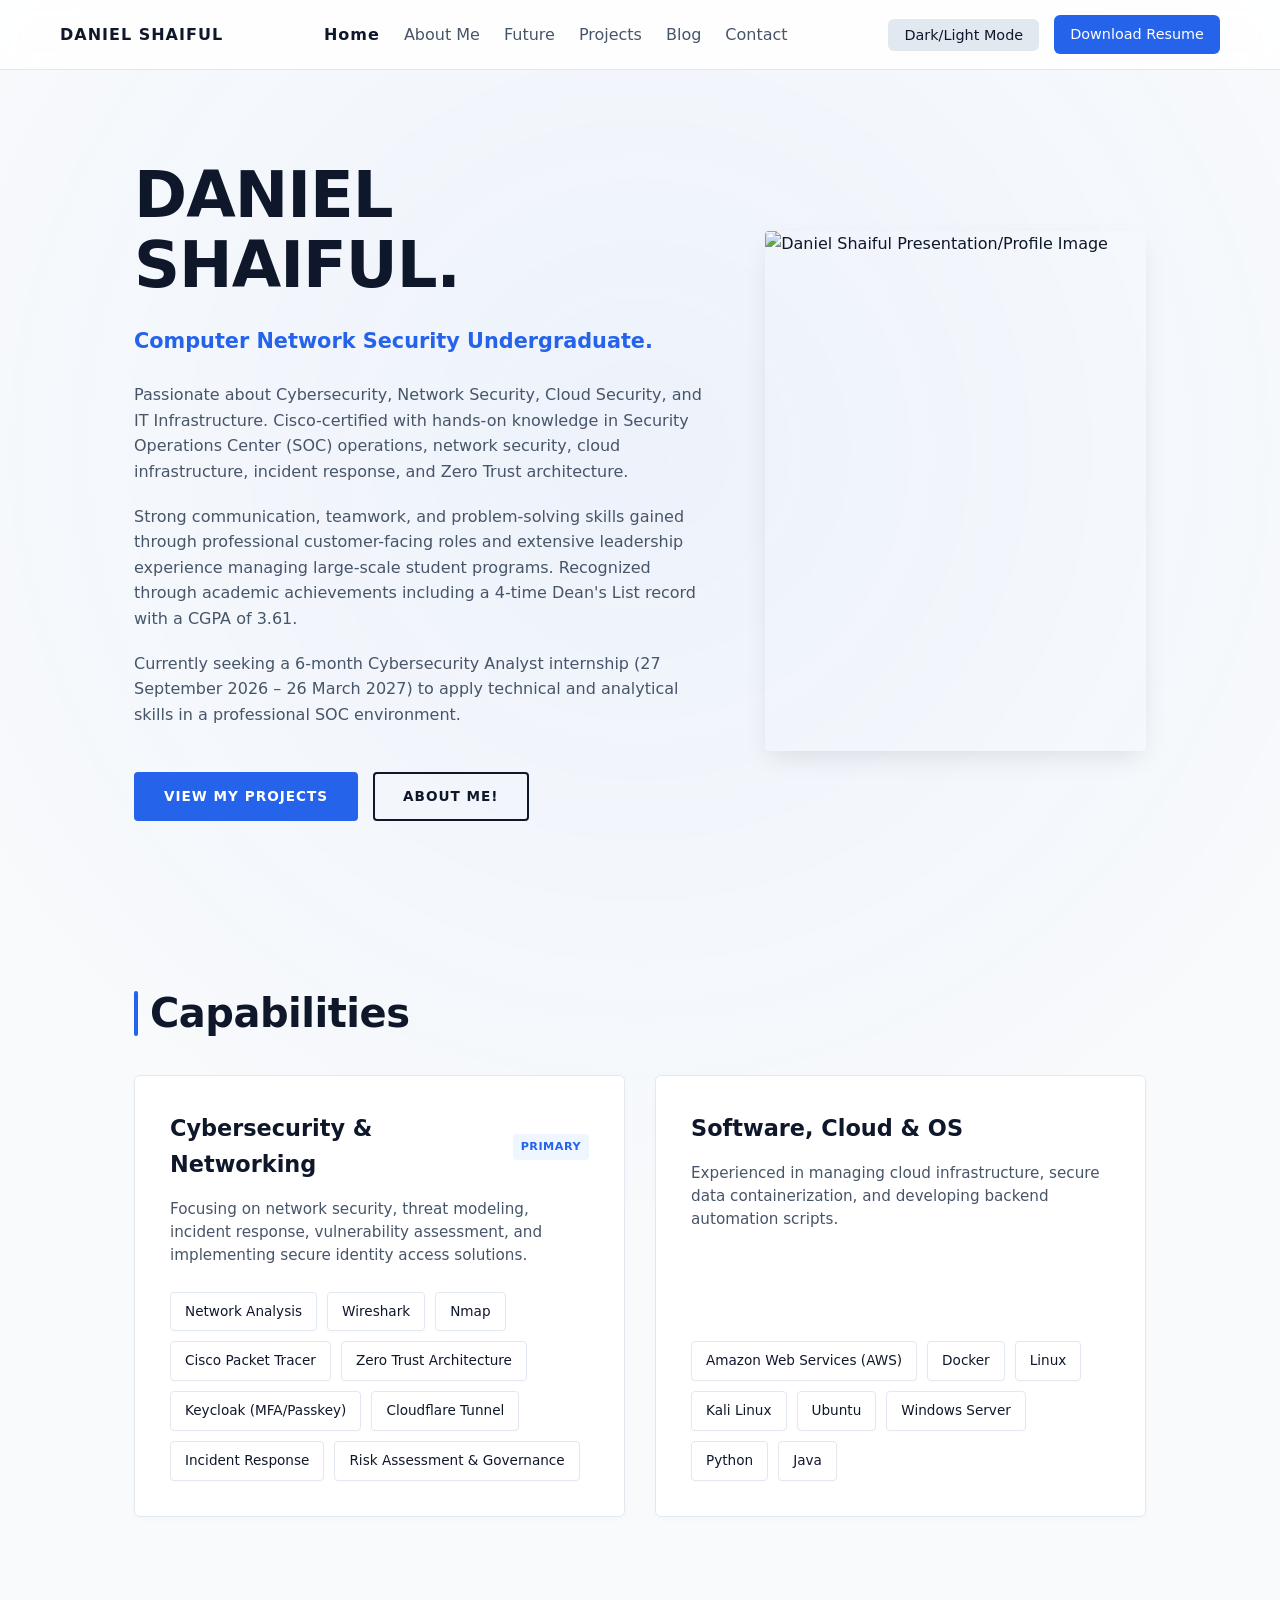
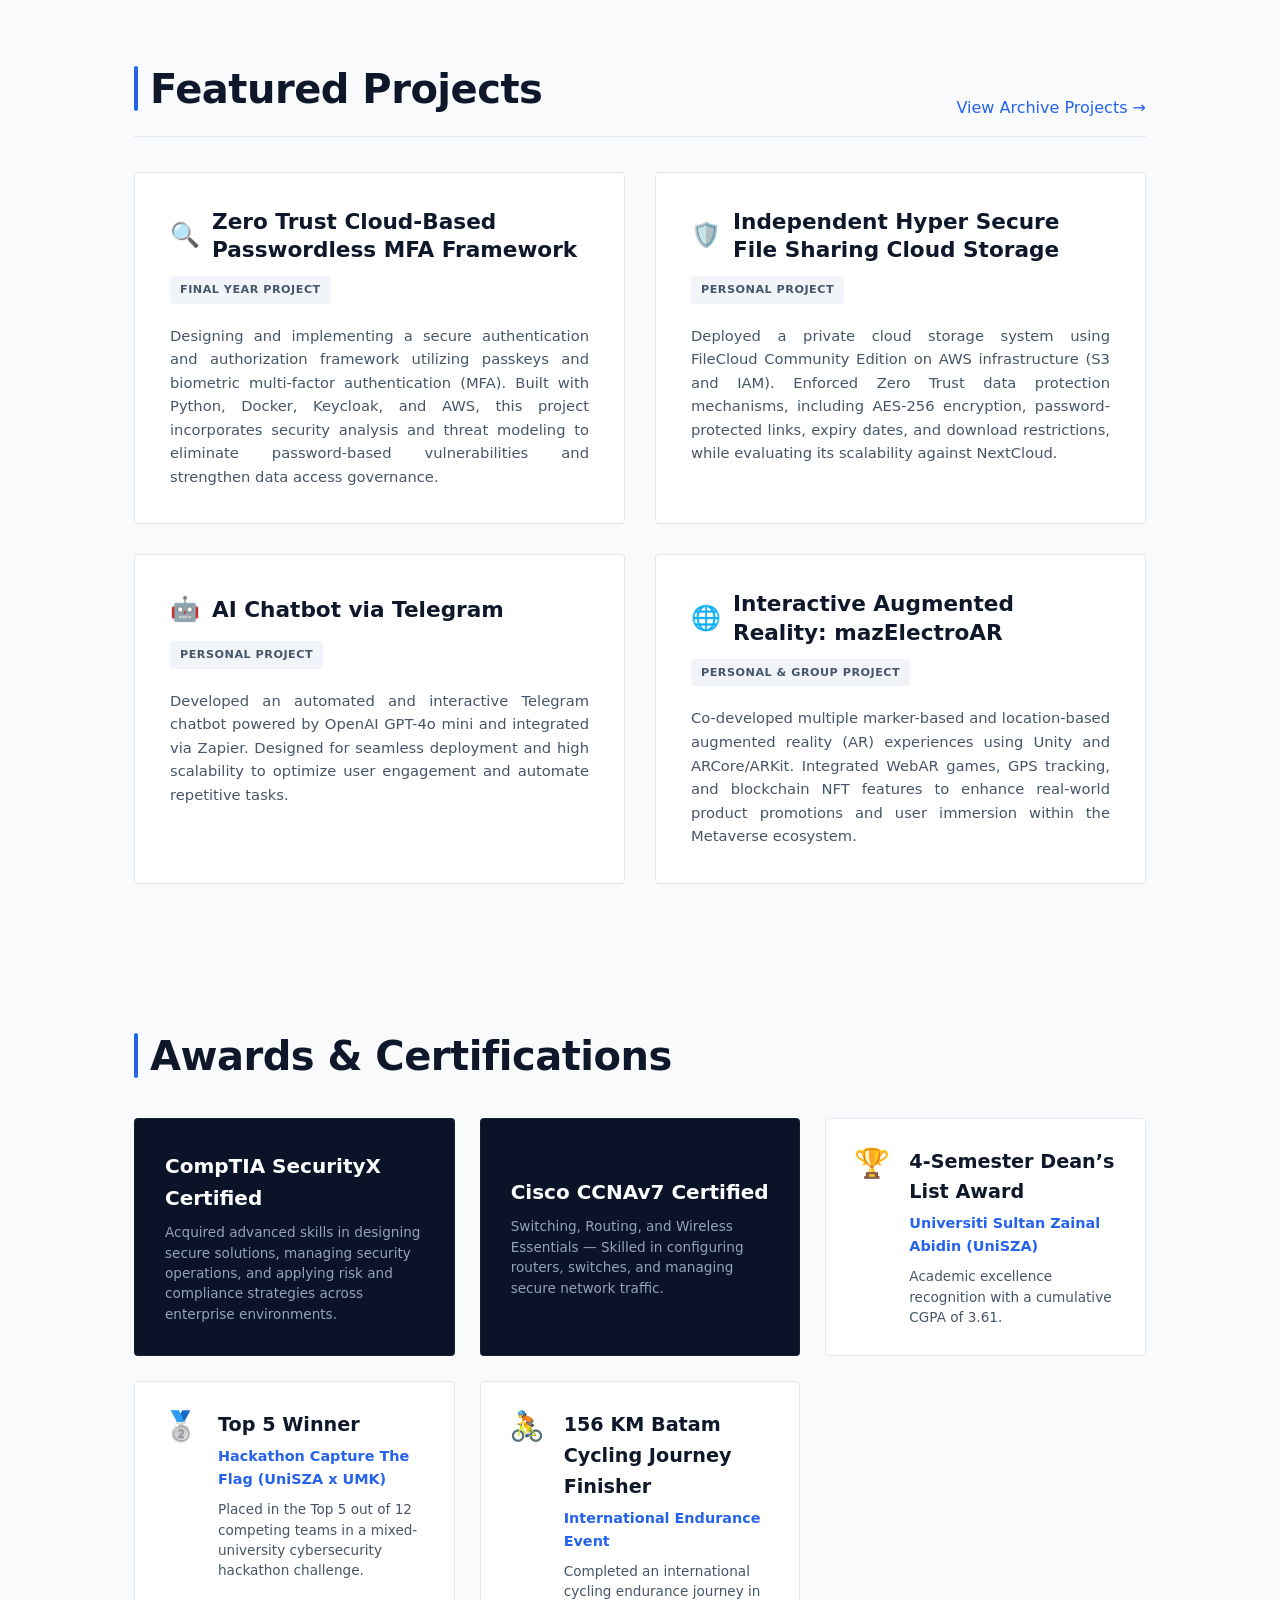
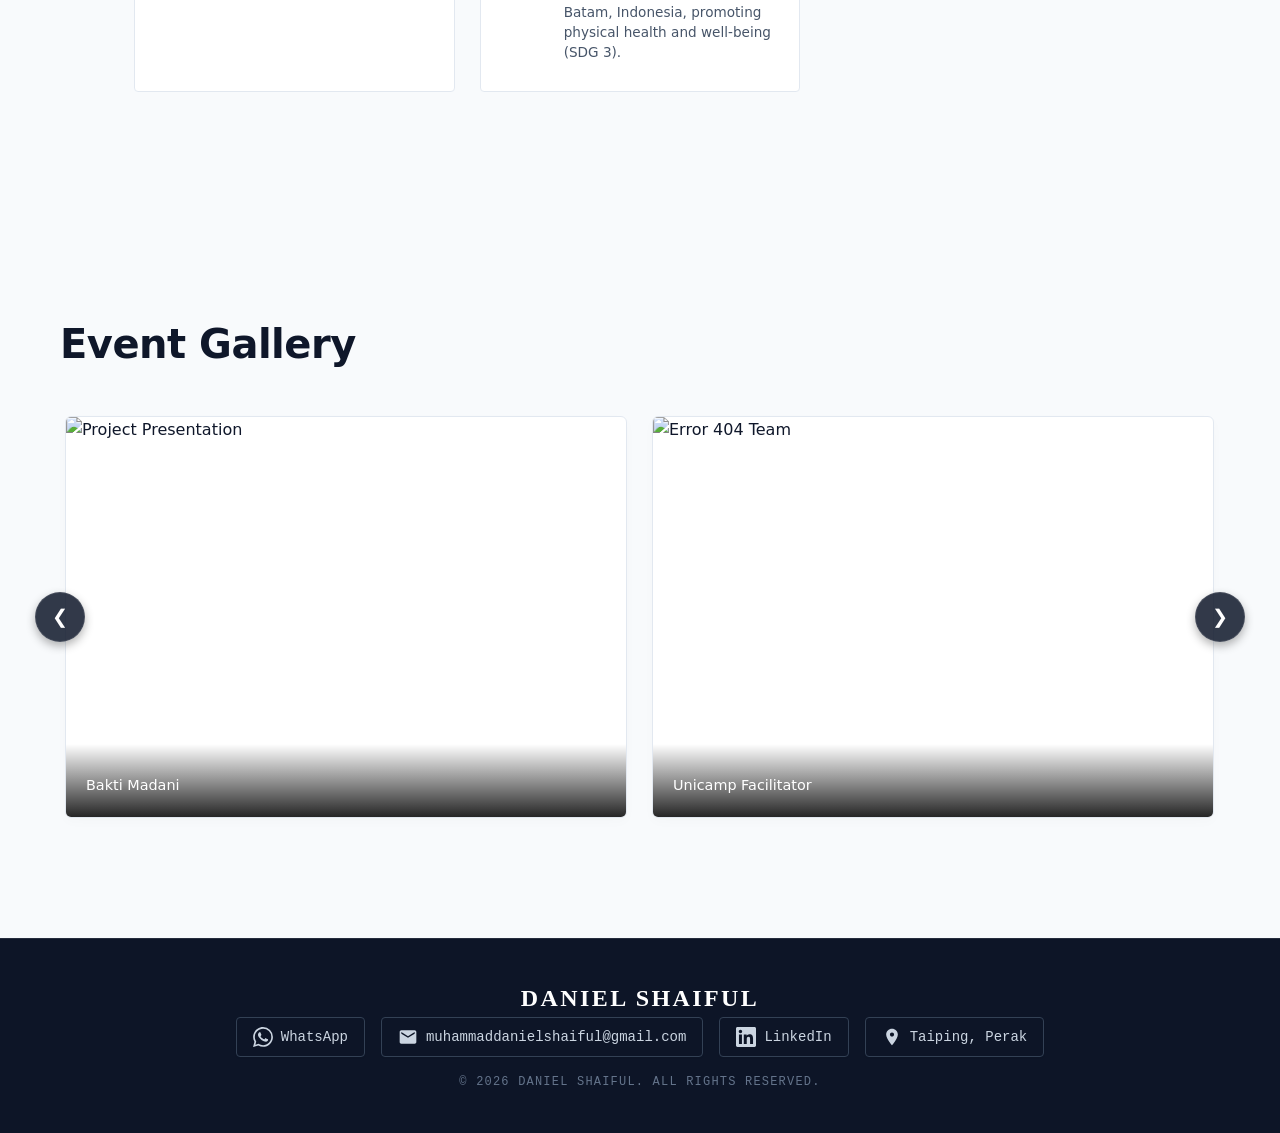
==== index.html @ 7ea479e4 "Add files via upload" ====
<!DOCTYPE html>
<html lang="en">

    <head>
        <meta charset="utf-8"/>
        <meta content="width=device-width, initial-scale=1.0" name="viewport"/>
        <title>Daniel Shaiful - Portfolio</title>
        <link rel="stylesheet" href="style.css"/>
    </head>

    <body>

        <nav>
            <div>
                <a href="index.html">DANIEL SHAIFUL</a>
                <ul>
                    <li><a href="index.html">Home</a></li>
                    <li><a href="about.html">About Me</a></li>
                    <li><a href="future.html">Future</a></li>
                    <li><a href="projects.html">Projects</a></li>
                    <li><a href="blog.html">Blog</a></li>
                    <li><a href="contact.html">Contact</a></li>
                </ul>
                <div>
                    <button id="themeToggleBtn">Dark/Light Mode</button>
                    <a href="RESUME_MUHAMMAD_DANIEL_BIN_MOHD_SHAIFUL_AZHARI_UNISZA_.pdf" download>Download Resume</a>
                </div>
            </div>
            <div id="mobileMenu" style="display: none;">
                <a href="index.html">Home</a>
                <a href="about.html">About Me</a>
                <a href="future.html">Future</a>
                <a href="projects.html">Projects</a>
                <a href="blog.html">Blog</a>
                <a href="contact.html">Contact</a>
                <a href="RESUME_MUHAMMAD_DANIEL_BIN_MOHD_SHAIFUL_AZHARI_UNISZA_.pdf" download>Download Resume</a>
            </div>
        </nav>

        <main>
            <section id="home" class="hero-split">
                
                <div class="hero-left">
                    <h1 class="hero-title">DANIEL<br>SHAIFUL.</h1>
                    
                    <p class="hero-subtitle">Computer Network Security Undergraduate.</p>
                    
                    <div class="hero-description">
                        <p>Passionate about Cybersecurity, Network Security, Cloud Security, and IT Infrastructure. Cisco-certified with hands-on knowledge in Security Operations Center (SOC) operations, network security, cloud infrastructure, incident response, and Zero Trust architecture.</p>
                        
                        <p>Strong communication, teamwork, and problem-solving skills gained through professional customer-facing roles and extensive leadership experience managing large-scale student programs. Recognized through academic achievements including a 4-time Dean's List record with a CGPA of 3.61.</p>
                        
                        <p>Currently seeking a 6-month Cybersecurity Analyst internship (27 September 2026 – 26 March 2027) to apply technical and analytical skills in a professional SOC environment.</p>
                    </div>
                    
                    <div class="hero-buttons">
                        <a href="#projects" class="btn-box btn-blue">View My Projects</a>
                        <a href="about.html" class="btn-box btn-outline">About Me!</a>
                    </div>
                </div>

                <div class="hero-right">
                    <div class="hero-image-wrapper">
                        <img src="gallery/EventProfilePic.png" alt="Daniel Shaiful Presentation/Profile Image"/>
                    </div>
                </div>

            </section>

            <section id="skills">
    <h2 class="skills-main-title">Capabilities</h2>
    
    <div class="skills-grid">
        <div class="skill-card">
            <div class="card-header">
                <h3>Cybersecurity & Networking</h3>
                <span class="badge-primary">PRIMARY</span>
            </div>
            <p>Focusing on network security, threat modeling, incident response, vulnerability assessment, and implementing secure identity access solutions.</p>
            <div class="tags-wrapper">
                <span>Network Analysis</span>
                <span>Wireshark</span>
                <span>Nmap</span>
                <span>Cisco Packet Tracer</span>
                <span>Zero Trust Architecture</span>
                <span>Keycloak (MFA/Passkey)</span>
                <span>Cloudflare Tunnel</span>
                <span>Incident Response</span>
                <span>Risk Assessment & Governance</span>
            </div>
        </div>

        <div class="skill-card">
            <div class="card-header">
                <h3>Software, Cloud & OS</h3>
            </div>
            <p>Experienced in managing cloud infrastructure, secure data containerization, and developing backend automation scripts.</p>
            <div class="tags-wrapper">
                <span>Amazon Web Services (AWS)</span>
                <span>Docker</span>
                <span>Linux</span>
                <span>Kali Linux</span>
                <span>Ubuntu</span>
                <span>Windows Server</span>
                <span>Python</span>
                <span>Java</span>
            </div>
        </div>
    </div>
</section>

<section id="projects">
        <div class="projects-header">
            <h2 class="projects-main-title">Featured Projects</h2>
            <a href="projects.html">View Archive Projects &rarr;</a>
        </div>
        
        <div class="projects-grid">
            <div class="project-card">
                <div class="project-title-row">
                    <span class="project-icon">🔍</span>
                    <h3>Zero Trust Cloud-Based Passwordless MFA Framework</h3>
                </div>
                <div class="project-badge">FINAL YEAR PROJECT</div>
                <p>Designing and implementing a secure authentication and authorization framework utilizing passkeys and biometric multi-factor authentication (MFA). Built with Python, Docker, Keycloak, and AWS, this project incorporates security analysis and threat modeling to eliminate password-based vulnerabilities and strengthen data access governance.</p>
            </div>

            <div class="project-card">
                <div class="project-title-row">
                    <span class="project-icon">🛡️</span>
                    <h3>Independent Hyper Secure File Sharing Cloud Storage</h3>
                </div>
                <div class="project-badge">PERSONAL PROJECT</div>
                <p>Deployed a private cloud storage system using FileCloud Community Edition on AWS infrastructure (S3 and IAM). Enforced Zero Trust data protection mechanisms, including AES-256 encryption, password-protected links, expiry dates, and download restrictions, while evaluating its scalability against NextCloud.</p>
            </div>

            <div class="project-card">
                <div class="project-title-row">
                    <span class="project-icon">🤖</span>
                    <h3>AI Chatbot via Telegram</h3>
                </div>
                <div class="project-badge">PERSONAL PROJECT</div>
                <p>Developed an automated and interactive Telegram chatbot powered by OpenAI GPT-4o mini and integrated via Zapier. Designed for seamless deployment and high scalability to optimize user engagement and automate repetitive tasks.</p>
            </div>

            <div class="project-card">
                <div class="project-title-row">
                    <span class="project-icon">🌐</span>
                    <h3>Interactive Augmented Reality: mazElectroAR</h3>
                </div>
                <div class="project-badge">PERSONAL & GROUP PROJECT</div>
                <p>Co-developed multiple marker-based and location-based augmented reality (AR) experiences using Unity and ARCore/ARKit. Integrated WebAR games, GPS tracking, and blockchain NFT features to enhance real-world product promotions and user immersion within the Metaverse ecosystem.</p>
            </div>
        </div>
    </section>

<section id="about-certs">
    <h2 class="certs-main-title">Awards & Certifications</h2>
    
    <div class="certs-grid">
        <div class="cert-card-dark">
            <h3>CompTIA SecurityX Certified</h3>
            <p>Acquired advanced skills in designing secure solutions, managing security operations, and applying risk and compliance strategies across enterprise environments.</p>
        </div>

        <div class="cert-card-dark">
            <h3>Cisco CCNAv7 Certified</h3>
            <p>Switching, Routing, and Wireless Essentials — Skilled in configuring routers, switches, and managing secure network traffic.</p>
        </div>

        <div class="cert-card-white">
            <div class="cert-icon blue">🏆</div>
            <div class="cert-content">
                <h3>4-Semester Dean’s List Award</h3>
                <span class="cert-event">Universiti Sultan Zainal Abidin (UniSZA)</span>
                <p>Academic excellence recognition with a cumulative CGPA of 3.61.</p>
            </div>
        </div>

        <div class="cert-card-white">
            <div class="cert-icon silver">🥈</div>
            <div class="cert-content">
                <h3>Top 5 Winner</h3>
                <span class="cert-event">Hackathon Capture The Flag (UniSZA x UMK)</span>
                <p>Placed in the Top 5 out of 12 competing teams in a mixed-university cybersecurity hackathon challenge.</p>
            </div>
        </div>

        <div class="cert-card-white">
            <div class="cert-icon bronze">🚴</div>
            <div class="cert-content">
                <h3>156 KM Batam Cycling Journey Finisher</h3>
                <span class="cert-event">International Endurance Event</span>
                <p>Completed an international cycling endurance journey in Batam, Indonesia, promoting physical health and well-being (SDG 3).</p>
            </div>
        </div>
    </div>
</section>
        </main>

<section id="gallery">
        <h2 class="gallery-main-title">Event Gallery</h2>
        
        <div class="gallery-wrapper">
            <button class="gallery-arrow prev-btn" onclick="moveSlide(-1)">❮</button>
            
            <div class="gallery-slider" id="gallerySlider">
                <div class="gallery-item">
                    <img src="gallery/Event1.png" alt="Project Presentation">
                    <div class="gallery-caption">Bakti Madani</div>
                </div>
                <div class="gallery-item">
                    <img src="gallery/Event2.png" alt="Error 404 Team">
                    <div class="gallery-caption">Unicamp Facilitator</div>
                </div>
                <div class="gallery-item">
                    <img src="gallery/Event3.png" alt="Program Bakti Madani">
                    <div class="gallery-caption">Besut Campus Lestari Festival</div>
                </div>
                <div class="gallery-item">
                    <img src="gallery/Event4.png" alt="Field Activity">
                    <div class="gallery-caption">Hari Anugerah Cemerlang FIK</div>
                </div>
                <div class="gallery-item">
                    <img src="gallery/Event5.png" alt="Project Presentation 2">
                    <div class="gallery-caption">Dean's Award</div>
                </div>
                <div class="gallery-item">
                    <img src="gallery/Event6.png" alt="Project Presentation 3">
                    <div class="gallery-caption">Kor SISPA UniSZA Kampus Besut</div>
                </div>
                <div class="gallery-item">
                    <img src="gallery/Event7.png" alt="Project Presentation 4">
                    <div class="gallery-caption">Perwakilan Pelajar Beruniform UniSZA & Kor Beruniform UniSZA Kampus Besut</div>
                </div>
                <div class="gallery-item">
                    <img src="gallery/Event8.png" alt="Project Presentation 5">
                    <div class="gallery-caption">Brutal Virus Project Assignment</div>
                </div>
                <div class="gallery-item">
                    <img src="gallery/Event9.png" alt="Project Presentation 6">
                    <div class="gallery-caption">Batam Cycling Journey</div>
                </div>
                <div class="gallery-item">
                    <img src="gallery/Event10.png" alt="Project Presentation 7">
                    <div class="gallery-caption">Student Leadership Development Program</div>
                </div>
            </div>
            
            <button class="gallery-arrow next-btn" onclick="moveSlide(1)">❯</button>
        </div>
    </section>

    <footer class="daniel-footer">
        <h2 class="footer-title">DANIEL SHAIFUL</h2>
        
        <div class="footer-socials-row">
            <a href="https://wa.me/60134309447?text=Hi%20Daniel" target="_blank" class="footer-card card-whatsapp">
                <svg class="footer-svg" viewBox="0 0 24 24" xmlns="http://www.w3.org/2000/svg">
                    <path d="M17.472 14.382c-.297-.149-1.758-.867-2.03-.967-.273-.099-.471-.148-.67.15-.197.297-.767.966-.94 1.164-.173.199-.347.223-.644.075-.297-.15-1.255-.463-2.39-1.475-.883-.788-1.48-1.761-1.653-2.059-.173-.297-.018-.458.13-.606.134-.133.298-.347.446-.52.149-.174.198-.298.298-.497.099-.198.05-.371-.025-.52-.075-.149-.669-1.612-.916-2.207-.242-.579-.487-.5-.669-.51h-.573c-.199 0-.52.074-.792.372-.272.297-1.04 1.016-1.04 2.479 0 1.462 1.065 2.875 1.213 3.074.149.198 2.096 3.2 5.077 4.487.709.306 1.262.489 1.694.625.712.227 1.36.195 1.871.118.571-.085 1.758-.719 2.006-1.413.248-.694.248-1.289.173-1.413-.074-.124-.272-.198-.57-.347m-5.421 7.403h-.004a9.87 9.87 0 01-5.031-1.378l-.361-.214-3.741.982.998-3.648-.235-.374a9.86 9.86 0 01-1.51-5.26c.001-5.45 4.436-9.884 9.888-9.884 2.64 0 5.122 1.03 6.988 2.898a9.825 9.825 0 012.893 6.994c-.003 5.45-4.437 9.884-9.885 9.884m8.413-18.297A11.815 11.815 0 0012.05 0C5.495 0 .16 5.335.157 11.892c0 2.096.547 4.142 1.588 5.945L.057 24l6.305-1.654a11.882 11.882 0 005.683 1.448h.005c6.554 0 11.89-5.335 11.893-11.893a11.821 11.821 0 00-3.48-8.413Z"/>
                </svg>
                WhatsApp
            </a>

            <a href="mailto:muhammaddanielshaiful@gmail.com" class="footer-card card-email">
                <svg class="footer-svg" viewBox="0 0 24 24" xmlns="http://www.w3.org/2000/svg">
                    <path d="M20 4H4c-1.1 0-1.99.9-1.99 2L2 18c0 1.1.9 2 2 2h16c1.1 0 2-.9 2-2V6c0-1.1-.9-2-2-2zm0 4l-8 5-8-5V6l8 5 8-5v2z"/>
                </svg>
                <span>muhammaddanielshaiful@gmail.com</span>
            </a>

            <a href="https://www.linkedin.com/in/muhammad-daniel-shaiful-azhari-9b5b26341" target="_blank" class="footer-card card-linkedin">
                <svg class="footer-svg" viewBox="0 0 24 24" xmlns="http://www.w3.org/2000/svg">
                    <path d="M20.447 20.452h-3.554v-5.569c0-1.328-.027-3.037-1.852-3.037-1.853 0-2.136 1.445-2.136 2.939v5.667H9.351V9h3.414v1.561h.046c.477-.9 1.637-1.85 3.37-1.85 3.601 0 4.267 2.37 4.267 5.455v6.286zM5.337 7.433c-1.144 0-2.063-.926-2.063-2.065 0-1.138.92-2.063 2.063-2.063 1.14 0 2.064.925 2.064 2.063 0 1.139-.925 2.065-2.064 2.065zm1.782 13.019H3.555V9h3.564v11.452zM22.225 0H1.771C.792 0 0 .774 0 1.729v20.542C0 23.227.792 24 1.771 24h20.451C23.2 24 24 23.227 24 22.271V1.729C24 .774 23.2 0 22.222 0h.003z"/>
                </svg>
                LinkedIn
            </a>

            <a href="https://www.google.com/maps/place/Taiping,+Perak/@5.2957955,100.3574077,721332m/data=!3m1!1e3!4m6!3m5!1s0x31caae5495f2bee9:0x867dd409a89a1da6!8m2!3d4.8525853!4d100.742379!16zL20vMDY3dmRn?entry=ttu&g_ep=EgoyMDI2MDUwMi4wIKXMDSoASAFQAw%3D%3D" target="_blank" class="footer-card card-location">
                <svg class="footer-svg" viewBox="0 0 24 24" xmlns="http://www.w3.org/2000/svg">
                    <path d="M12 2C8.13 2 5 5.13 5 9c0 5.25 7 13 7 13s7-7.75 7-13c0-3.87-3.13-7-7-7zm0 9.5c-1.38 0-2.5-1.12-2.5-2.5s1.12-2.5 2.5-2.5 2.5 1.12 2.5 2.5-1.12 2.5-2.5 2.5z"/>
                </svg>
                Taiping, Perak
            </a>
        </div>
        
        <div class="footer-copyright">© 2026 DANIEL SHAIFUL. ALL RIGHTS RESERVED.</div>
    </footer>

    <script src="script.js"></script>

    <script>
        function moveSlide(direction) {
            const slider = document.getElementById('gallerySlider');
            // Menghitung jumlah jarak skrol (80% daripada lebar kontena slider)
            const scrollAmount = slider.clientWidth * 0.8; 
            
            if (direction === 1) {
                slider.scrollLeft += scrollAmount;
            } else {
                slider.scrollLeft -= scrollAmount;
            }
        }
    </script>
</body>
</html>
---- style.css ----
/* ==========================================================================
   1. PEMBOLEH UBAH CSS (CSS VARIABLES)
   ========================================================================== */
:root {
    --bg-primary: #f8fafc;
    --bg-secondary: #ffffff;
    --text-primary: #0f172a;
    --text-secondary: #475569;
    --brand-color: #2563eb;
    --brand-hover: #1d4ed8;
    --border-color: #e2e8f0;
    --card-bg: #ffffff;
    --card-border: #e2e8f0;
    --accent-blue: #2563eb;
    --accent-dark: #0f172a;
    --modal-overlay: rgba(15, 23, 42, 0.6);
    --font-sans: 'Segoe UI', Tahoma, Geneva, Verdana, sans-serif;
    --transition-speed: 0.3s;
}

.dark {
    --bg-primary: #090d16;
    --bg-secondary: #1e293b;
    --text-primary: #f8fafc;
    --text-secondary: #94a3b8;
    --brand-color: #3b82f6;
    --brand-hover: #60a5fa;
    --border-color: #334155;
    --card-bg: #111827;
    --card-border: #1e293b;
    --accent-blue: #3b82f6;
    --accent-dark: #1e293b;
    --modal-overlay: rgba(0, 0, 0, 0.8);
}

/* ==========================================================================
   2. RESET & GAYA ASAS
   ========================================================================== */
*,
*::before,
*::after {
    margin: 0;
    padding: 0;
    box-sizing: border-box;
}

html {
    scroll-behavior: smooth;
}

body {
    font-family: system-ui, -apple-system, BlinkMacSystemFont, "Segoe UI", Roboto, var(--font-sans), sans-serif;
    background-color: var(--bg-primary);
    color: var(--text-primary);
    line-height: 1.6;
    -webkit-font-smoothing: antialiased;
    transition: background-color var(--transition-speed), color var(--transition-speed);
}

/* Kesan Latar Belakang Glow Radial */
body::before {
    content: "";
    position: fixed;
    top: -50%;
    left: -50%;
    width: 200%;
    height: 200%;
    background: radial-gradient(circle at 50% 50%, rgba(37, 99, 235, 0.05), transparent 50%);
    pointer-events: none;
    z-index: -1;
}

.dark body::before {
    background: radial-gradient(circle at 50% 50%, rgba(37, 99, 235, 0.10), transparent 50%);
}

section {
    padding: 100px 20px 60px 20px;
    max-width: 1200px;
    margin: 0 auto;
}

h1, h2, h3, h4 {
    font-weight: 700;
    margin-bottom: 1rem;
    color: var(--text-primary);
}

p {
    color: var(--text-secondary);
    margin-bottom: 1.2rem;
}

a {
    color: var(--brand-color);
    text-decoration: none;
    transition: color var(--transition-speed);
}

a:hover {
    color: var(--brand-hover);
}

button {
    cursor: pointer;
    border: none;
    background: none;
    font-family: inherit;
    transition: all var(--transition-speed);
}

/* ==========================================================================
   3. NAVIGATION BAR
   ========================================================================== */
nav {
    position: fixed;
    top: 0;
    left: 0;
    width: 100%;
    background-color: rgba(255, 255, 255, 0.85);
    backdrop-filter: blur(10px);
    border-bottom: 1px solid var(--border-color);
    z-index: 1000;
    transition: background-color var(--transition-speed);
}

.dark nav {
    background-color: rgba(15, 23, 42, 0.85);
}

nav > div:first-child {
    max-width: 1200px;
    margin: 0 auto;
    padding: 15px 20px;
    display: flex;
    justify-content: space-between;
    align-items: center;
}

nav a[href="index.html"] {
    font-weight: 800;
    letter-spacing: 1px;
    color: var(--text-primary);
}

nav ul {
    display: flex;
    list-style: none;
    gap: 24px;
}

nav ul a {
    color: var(--text-secondary);
    font-weight: 500;
}

nav ul a:hover {
    color: var(--brand-color);
}

nav div:last-child {
    display: flex;
    align-items: center;
    gap: 15px;
}

#themeToggleBtn,
[download] {
    padding: 8px 16px;
    border-radius: 6px;
    font-size: 0.9rem;
    font-weight: 500;
    display: flex;
    align-items: center;
    gap: 6px;
}

#themeToggleBtn {
    background-color: var(--border-color);
    color: var(--text-primary);
}

[download] {
    background-color: var(--brand-color);
    color: #ffffff !important;
}

[download]:hover {
    background-color: var(--brand-hover);
}

/* ==========================================================================
   4. HERO / HOME SECTION (Split-Screen)
   ========================================================================== */
.hero-split {
    display: flex;
    align-items: center;
    justify-content: space-between;
    min-height: calc(100vh - 80px);
    gap: 60px;
    padding-top: 120px;
}

.hero-left {
    flex: 1.2;
    display: flex;
    flex-direction: column;
    justify-content: center;
}

.hero-title {
    font-size: 4rem;
    font-weight: 900;
    line-height: 1.1;
    letter-spacing: -1px;
    text-transform: uppercase;
    margin-bottom: 1.5rem;
    color: var(--text-primary);
}

.hero-subtitle {
    font-size: 1.3rem;
    font-weight: 600;
    color: var(--brand-color);
    margin-bottom: 1.5rem;
}

.hero-description p {
    font-size: 1rem;
    color: var(--text-secondary);
    margin-bottom: 1.2rem;
}

.hero-buttons {
    display: flex;
    gap: 15px;
    margin-top: 25px;
}

.btn-box {
    display: inline-block;
    padding: 12px 28px;
    font-size: 0.85rem;
    font-weight: 700;
    text-transform: uppercase;
    text-decoration: none;
    letter-spacing: 1px;
    border-radius: 4px;
    text-align: center;
    transition: all var(--transition-speed) ease;
}

.btn-blue {
    background-color: #2563eb;
    color: #ffffff !important;
    border: 2px solid #2563eb;
}

.btn-blue:hover {
    background-color: #1d4ed8;
    border-color: #1d4ed8;
}

.btn-outline {
    background-color: transparent;
    color: var(--text-primary) !important;
    border: 2px solid var(--text-primary);
}

.btn-outline:hover {
    background-color: var(--text-primary);
    color: var(--bg-secondary) !important;
}

.hero-right {
    flex: 0.8;
    display: flex;
    justify-content: center;
    align-items: center;
}

.hero-image-wrapper {
    width: 100%;
    max-width: 420px;
    height: 520px;
    overflow: hidden;
    border-radius: 4px;
    box-shadow: 0 10px 25px -5px rgba(0, 0, 0, 0.1);
}

.hero-image-wrapper img {
    width: 100%;
    height: 100%;
    object-fit: cover;
    border: none;
}

/* ==========================================================================
   5. SKILLS SECTION
   ========================================================================== */
#skills {
    display: block;
}

.skills-main-title {
    font-size: 2.5rem;
    font-weight: 800;
    margin-bottom: 30px;
    letter-spacing: -0.5px;
}

.skills-grid {
    display: grid;
    grid-template-columns: repeat(auto-fit, minmax(350px, 1fr));
    gap: 30px;
    margin-top: 20px;
}

.skill-card {
    background: var(--card-bg);
    border: 1px solid var(--border-color);
    padding: 35px;
    border-radius: 6px;
    display: flex;
    flex-direction: column;
    box-shadow: 0 2px 8px rgba(0, 0, 0, 0.02);
}

.card-header {
    display: flex;
    justify-content: space-between;
    align-items: center;
    margin-bottom: 15px;
}

.skill-card h3 {
    font-size: 1.4rem;
    font-weight: 700;
    margin-bottom: 0;
}

.badge-primary {
    background-color: #eff6ff;
    color: #2563eb !important;
    font-size: 0.7rem;
    font-weight: 800;
    padding: 4px 8px;
    border-radius: 4px;
    letter-spacing: 0.5px;
}

.dark .badge-primary {
    background-color: rgba(37, 99, 235, 0.2);
    color: #60a5fa !important;
}

.skill-card p {
    font-size: 0.95rem;
    color: var(--text-secondary);
    margin-bottom: 25px;
    line-height: 1.5;
}

.tags-wrapper {
    display: flex;
    flex-wrap: wrap;
    gap: 10px;
    margin-top: auto;
}

.tags-wrapper span {
    background-color: #ffffff;
    color: var(--text-primary);
    font-size: 0.85rem;
    font-weight: 500;
    padding: 8px 14px;
    border: 1px solid var(--border-color);
    border-radius: 4px;
    box-shadow: 0 1px 3px rgba(0, 0, 0, 0.02);
    display: inline-block;
}

.dark .tags-wrapper span {
    background-color: var(--bg-secondary);
    color: var(--text-primary);
    border-color: var(--border-color);
}

/* ==========================================================================
   6. AWARDS & CERTIFICATIONS SECTION
   ========================================================================== */
#about-certs {
    display: block;
    padding-top: 80px;
}

.certs-main-title {
    font-size: 2.5rem;
    font-weight: 800;
    margin-bottom: 30px;
    letter-spacing: -0.5px;
}

.certs-grid {
    display: grid;
    grid-template-columns: repeat(auto-fit, minmax(320px, 1fr));
    gap: 25px;
    margin-top: 25px;
}

.cert-card-dark {
    background-color: #0b1329;
    color: #ffffff;
    padding: 30px;
    border-radius: 4px;
    display: flex;
    flex-direction: column;
    justify-content: center;
    border: 1px solid rgba(255, 255, 255, 0.05);
    transition: transform var(--transition-speed) ease;
}

.cert-card-dark:hover {
    transform: translateY(-4px);
}

.cert-card-dark h3 {
    color: #ffffff;
    font-size: 1.25rem;
    font-weight: 700;
    margin-bottom: 8px;
}

.cert-card-dark p {
    color: #94a3b8;
    font-size: 0.85rem;
    line-height: 1.5;
    margin-bottom: 0;
}

.dark .cert-card-dark {
    background-color: #020617;
    border-color: var(--border-color);
}

.cert-card-white {
    background: var(--card-bg);
    border: 1px solid var(--border-color);
    padding: 28px;
    border-radius: 4px;
    display: flex;
    gap: 20px;
    align-items: flex-start;
    transition: transform var(--transition-speed), border-color var(--transition-speed);
}

.cert-card-white:hover {
    transform: translateY(-4px);
    border-color: var(--brand-color);
}

.cert-icon {
    font-size: 1.8rem;
    line-height: 1;
    padding-top: 2px;
    min-width: 35px;
    text-align: center;
}

.cert-content {
    display: flex;
    flex-direction: column;
}

.cert-content h3 {
    font-size: 1.2rem;
    font-weight: 700;
    margin-bottom: 4px;
    color: var(--text-primary);
}

.cert-event {
    font-size: 0.9rem;
    font-weight: 600;
    color: #2563eb;
    margin-bottom: 8px;
    display: inline-block;
}

.dark .cert-event {
    color: #60a5fa;
}

.cert-content p {
    font-size: 0.85rem;
    color: var(--text-secondary);
    margin-bottom: 0;
    line-height: 1.5;
}

/* ==========================================================================
   7. PROJECTS SECTION
   ========================================================================== */
#projects {
    display: block;
    padding-top: 80px;
}

.projects-header {
    display: flex;
    justify-content: space-between;
    align-items: flex-end;
    margin-bottom: 35px;
    border-bottom: 1px solid var(--border-color);
    padding-bottom: 15px;
}

.projects-main-title {
    font-size: 2.5rem;
    font-weight: 800;
    margin-bottom: 0;
    letter-spacing: -0.5px;
}

.archive-link {
    font-size: 0.85rem;
    font-weight: 700;
    text-transform: uppercase;
    letter-spacing: 1px;
    color: #2563eb;
    transition: color var(--transition-speed);
    padding-bottom: 5px;
}

.dark .archive-link {
    color: #3b82f6;
}

.archive-link:hover {
    color: var(--brand-hover);
}

.projects-grid {
    display: grid;
    grid-template-columns: repeat(auto-fit, minmax(450px, 1fr));
    gap: 30px;
}

.project-card {
    background: var(--card-bg);
    border: 1px solid var(--border-color);
    padding: 35px;
    border-radius: 4px;
    display: flex;
    flex-direction: column;
    align-items: flex-start;
    box-shadow: 0 2px 8px rgba(0, 0, 0, 0.01);
    transition: transform var(--transition-speed) ease, border-color var(--transition-speed) ease;
}

.project-card:hover {
    transform: translateY(-4px);
    border-color: var(--brand-color);
}

.project-title-row {
    display: flex;
    align-items: center;
    gap: 12px;
    margin-bottom: 12px;
}

.project-icon {
    font-size: 1.5rem;
    color: #2563eb;
    display: flex;
    align-items: center;
    justify-content: center;
}

.project-card h3 {
    font-size: 1.35rem;
    font-weight: 700;
    margin-bottom: 0;
    color: var(--text-primary);
    line-height: 1.3;
}

.project-badge {
    background-color: #f1f5f9;
    color: #475569;
    font-size: 0.7rem;
    font-weight: 700;
    padding: 5px 10px;
    border-radius: 4px;
    letter-spacing: 0.5px;
    margin-bottom: 20px;
    display: inline-block;
}

.dark .project-badge {
    background-color: #334155;
    color: #cbd5e1;
}

.project-card p {
    font-size: 0.92rem;
    color: var(--text-secondary);
    line-height: 1.6;
    margin-bottom: 0;
    text-align: justify;
}

/* ==========================================================================
   8. GALLERY / EVENT SECTION (Horizontal Slider)
   ========================================================================== */
#gallery {
    display: block;
    padding-top: 80px;
    position: relative;
}

.gallery-main-title {
    font-size: 2.5rem;
    font-weight: 800;
    margin-bottom: 30px;
    letter-spacing: -0.5px;
}

.gallery-wrapper {
    position: relative;
    display: flex;
    align-items: center;
    width: 100%;
}

.gallery-slider {
    display: flex;
    gap: 25px;
    overflow-x: auto;
    scroll-behavior: smooth;
    padding: 10px 5px;
    width: 100%;
    -ms-overflow-style: none;
    scrollbar-width: none;
}

.gallery-slider::-webkit-scrollbar {
    display: none;
}

.gallery-item {
    flex: 0 0 calc(50% - 13px);
    position: relative;
    border-radius: 6px;
    overflow: hidden;
    background: var(--card-bg);
    border: 1px solid var(--border-color);
    box-shadow: 0 4px 12px rgba(0, 0, 0, 0.02);
}

.gallery-item img {
    width: 100%;
    height: 400px;
    object-fit: cover;
    display: block;
    transition: transform var(--transition-speed) ease;
}

.gallery-item:hover img {
    transform: scale(1.02);
}

.gallery-caption {
    position: absolute;
    bottom: 0;
    left: 0;
    width: 100%;
    background: linear-gradient(to top, rgba(0, 0, 0, 0.85), rgba(0, 0, 0, 0));
    color: #ffffff;
    padding: 30px 20px 20px 20px;
    font-size: 0.9rem;
    font-weight: 500;
}

.gallery-arrow {
    position: absolute;
    top: 50%;
    transform: translateY(-50%);
    width: 50px;
    height: 50px;
    background-color: rgba(15, 23, 42, 0.85);
    color: #ffffff;
    border-radius: 50%;
    font-size: 1.2rem;
    display: flex;
    align-items: center;
    justify-content: center;
    z-index: 10;
    box-shadow: 0 4px 10px rgba(0, 0, 0, 0.3);
    cursor: pointer;
    border: 1px solid rgba(255, 255, 255, 0.1);
}

.gallery-arrow:hover {
    background-color: var(--brand-color);
    transform: translateY(-50%) scale(1.05);
}

.prev-btn { left: -25px; }
.next-btn { right: -25px; }

/* ==========================================================================
   9. CONTACT SECTION
   ========================================================================== */
#contact {
    display: block;
}

#contact > div {
    background: var(--card-bg);
    border: 1px solid var(--border-color);
    padding: 35px;
    border-radius: 8px;
    margin-top: 25px;
}

#contact .grid {
    display: grid;
    grid-template-columns: repeat(auto-fit, minmax(240px, 1fr));
    gap: 25px;
}

#contact .grid > div {
    background: var(--bg-primary);
    padding: 20px;
    border-radius: 6px;
    border: 1px solid var(--border-color);
}

#contact span {
    display: block;
    font-weight: bold;
    margin-bottom: 6px;
    color: var(--text-primary);
}

#contact a {
    color: var(--brand-color);
    word-break: break-all;
}

/* ==========================================================================
   10. FOOTER
   ========================================================================== */
footer {
    background-color: #0d1527;
    color: #ffffff;
    padding: 40px 20px;
    text-align: center;
    border-top: 1px solid rgba(255, 255, 255, 0.1);
    margin-top: 50px;
}

.footer-container {
    max-width: 1100px;
    margin: 0 auto;
    display: flex;
    flex-direction: column;
    align-items: center;
    gap: 30px;
}

/* Footer Gaya Premium */
.premium-footer {
    width: 100%;
    padding: 64px 32px;
    display: flex;
    flex-direction: column;
    justify-content: center;
    align-items: center;
    gap: 24px;
    margin-top: 48px;
    background-color: #0f172a;
    border-top: 1px solid #1e293b;
    box-sizing: border-box;
}

.footer-title {
    font-family: Georgia, Cambria, "Times New Roman", Times, serif;
    font-size: 1.5rem;
    font-weight: 700;
    color: #ffffff;
    letter-spacing: 0.1em;
    text-transform: uppercase;
    margin: 0;
}

.footer-socials-row {
    display: flex;
    flex-wrap: wrap;
    justify-content: center;
    gap: 16px;
    margin-bottom: 16px;
}

.footer-card {
    display: flex;
    align-items: center;
    gap: 8px;
    font-family: ui-monospace, SFMono-Regular, Menlo, Monaco, Consolas, "Liberation Mono", "Courier New", monospace;
    font-size: 0.875rem;
    color: #cbd5e1;
    text-decoration: none;
    border: 1px solid #334155;
    padding: 8px 16px;
    border-radius: 4px;
    box-shadow: 0 1px 2px 0 rgba(0, 0, 0, 0.05);
    transition: all 0.15s cubic-bezier(0.4, 0, 0.2, 1);
    cursor: pointer;
}

.footer-svg {
    width: 20px;
    height: 20px;
    fill: currentColor;
}

.footer-icon {
    font-size: 1.1rem;
}

.footer-copyright {
    font-family: ui-monospace, SFMono-Regular, Menlo, Monaco, Consolas, monospace;
    font-size: 0.75rem;
    text-transform: uppercase;
    letter-spacing: 0.1em;
    color: #64748b;
}

/* Hover Effects - Footer Cards */
.card-whatsapp:hover {
    background-color: #16a34a;
    color: #ffffff;
    border-color: #16a34a;
}

.card-email:hover {
    background-color: #2563eb;
    color: #ffffff;
    border-color: #2563eb;
}

.card-linkedin:hover {
    background-color: #2563eb;
    color: #ffffff;
    border-color: #2563eb;
}

.card-location:hover {
    background-color: #ea580c;
    color: #ffffff;
    border-color: #ea580c;
}

/* ==========================================================================
   11. HALAMAN ABOUT (Journey, Education, Experience, Awards)
   ========================================================================== */
.about-container {
    max-width: 1050px;
    margin: 0 auto;
    padding: 60px 24px;
}

.section-title {
    font-size: 2.5rem;
    font-weight: 700;
    letter-spacing: -0.025em;
    margin-bottom: 40px;
}

/* Journey Section */
.journey-section {
    margin-bottom: 80px;
}

.journey-grid {
    display: grid;
    grid-template-columns: 1fr 1fr;
    gap: 24px;
}

.journey-card {
    background-color: var(--card-bg);
    border: 1px solid var(--card-border);
    border-radius: 12px;
    padding: 32px;
    transition: transform 0.2s ease, box-shadow 0.2s ease;
}

.journey-card h3 {
    font-size: 1.25rem;
    font-weight: 600;
    margin-bottom: 12px;
}

.journey-card p {
    color: var(--text-secondary);
    line-height: 1.6;
    font-size: 0.95rem;
}

.card-icon-wrapper {
    margin-bottom: 16px;
    color: var(--accent-blue);
}

.highlight-blue-card {
    background-color: #3b6acf;
    border: none;
    display: flex;
    flex-direction: column;
    justify-content: center;
}

.highlight-blue-card .highlight-text {
    color: #ffffff;
    font-size: 1.25rem;
    font-weight: 500;
    line-height: 1.5;
}

.highlight-dark-card {
    background-color: #0f172a;
    border: none;
    grid-column: span 2;
    display: flex;
    gap: 24px;
    align-items: flex-start;
}

.dark .highlight-dark-card {
    background-color: #1e293b;
}

.highlight-dark-card h3 { color: #ffffff; }
.highlight-dark-card p  { color: #cbd5e1; }

/* Education Section */
.education-section {
    margin-bottom: 80px;
}

.education-container {
    display: flex;
    gap: 24px;
}

.education-card {
    flex: 1;
    background-color: var(--card-bg);
    border: 1px solid var(--card-border);
    border-radius: 12px;
    padding: 32px;
}

.education-header {
    display: flex;
    justify-content: space-between;
    align-items: center;
    margin-bottom: 20px;
}

.date-badge {
    background-color: rgba(37, 99, 235, 0.1);
    color: var(--accent-blue);
    padding: 6px 14px;
    border-radius: 9999px;
    font-size: 0.85rem;
    font-weight: 600;
}

.edu-icon {
    color: var(--text-secondary);
    opacity: 0.4;
}

.degree-title {
    color: var(--text-secondary);
    font-weight: 500;
    margin: 8px 0 20px 0;
}

.edu-meta p {
    margin-bottom: 8px;
    font-size: 0.9rem;
    color: var(--text-secondary);
}

.meta-highlight {
    color: var(--accent-blue);
    font-weight: 500;
}

/* Experience / Timeline Section */
.experience-section {
    margin-bottom: 80px;
}

.timeline-wrapper {
    position: relative;
    padding: 20px 0;
}

.timeline-line {
    position: absolute;
    left: 50%;
    top: 0;
    bottom: 0;
    width: 2px;
    background-color: var(--card-border);
    transform: translateX(-50%);
}

.timeline-item {
    display: flex;
    justify-content: flex-end;
    padding-right: 50%;
    position: relative;
    margin-bottom: 40px;
}

.timeline-item.right-item {
    justify-content: flex-start;
    padding-right: 0;
    padding-left: 50%;
}

.timeline-dot {
    position: absolute;
    left: 50%;
    top: 24px;
    width: 12px;
    height: 12px;
    background-color: var(--accent-blue);
    border: 4px solid var(--bg-primary);
    border-radius: 50%;
    transform: translateX(-50%);
    z-index: 10;
}

.timeline-content-box {
    width: 85%;
    background-color: var(--card-bg);
    border: 1px solid var(--card-border);
    border-radius: 12px;
    padding: 28px;
}

.timeline-item.left-item .timeline-content-box  { margin-right: 32px; }
.timeline-item.right-item .timeline-content-box { margin-left: 32px; }

.timeline-date {
    font-size: 0.85rem;
    font-weight: 600;
    color: var(--accent-blue);
    display: inline-block;
    margin-bottom: 6px;
}

.organization-sub {
    font-size: 0.9rem;
    color: var(--text-secondary);
    margin: 4px 0 16px 0;
    font-weight: 500;
}

.bullet-details,
.paragraph-details {
    font-size: 0.9rem;
    color: var(--text-secondary);
    line-height: 1.6;
}

.bullet-details li {
    margin-bottom: 8px;
    margin-left: 16px;
}

/* Awards (Dalam About) */
.cert-item {
    background-color: var(--card-bg);
    border: 1px solid var(--card-border);
    border-radius: 12px;
    padding: 24px;
}

.feature-cert {
    grid-column: span 3;
    background-color: #0f172a;
    border: none;
    display: flex;
    align-items: center;
    gap: 24px;
}

.dark .feature-cert {
    background-color: #111827;
}

.feature-cert h4 { color: #ffffff; font-size: 1.25rem; }
.feature-cert p  { color: #cbd5e1; font-size: 0.95rem; }

.cert-badge-icon {
    background-color: rgba(245, 158, 11, 0.15);
    color: #f59e0b;
    padding: 16px;
    border-radius: 12px;
    display: flex;
    align-items: center;
    justify-content: center;
}

.cert-mini-icon {
    color: var(--accent-blue);
    margin-bottom: 12px;
}

.cert-item h4 {
    font-size: 1.05rem;
    font-weight: 600;
    margin-bottom: 4px;
}

.cert-sub {
    font-size: 0.85rem;
    color: var(--accent-blue);
    font-weight: 500;
    margin-bottom: 12px;
}

.cert-desc {
    font-size: 0.85rem;
    color: var(--text-secondary);
    line-height: 1.5;
}

/* ==========================================================================
   12. HALAMAN CAREER REPORT
   ========================================================================== */
main {
    max-width: 1100px;
    margin: 0 auto;
    padding: 40px 24px 80px 24px;
}

main section h2 {
    font-size: 2rem;
    font-weight: 700;
    letter-spacing: -0.025em;
    margin-bottom: 32px;
    position: relative;
    padding-left: 16px;
}

main section h2::before {
    content: "";
    position: absolute;
    left: 0;
    top: 15%;
    height: 70%;
    width: 4px;
    background-color: var(--accent-blue);
    border-radius: 2px;
}

/* Hero Career Report */
#hero {
    text-align: center;
    padding: 60px 0 40px 0;
    border-bottom: 1px solid var(--card-border);
    margin-bottom: 60px;
}

#hero span {
    color: var(--accent-blue);
    font-size: 0.85rem;
    font-weight: 600;
    text-transform: uppercase;
    letter-spacing: 0.05em;
}

#hero h1 {
    font-size: 3rem;
    font-weight: 800;
    margin: 12px 0;
    letter-spacing: -0.03em;
}

#hero p {
    font-size: 1.15rem;
    color: var(--text-secondary);
}

#hero strong {
    color: var(--accent-blue);
}

/* Career Exploration */
#exploration {
    margin-bottom: 80px;
}

#exploration > div {
    display: grid;
    grid-template-columns: repeat(3, 1fr);
    gap: 24px;
}

#exploration > div > div {
    background-color: var(--card-bg);
    border: 1px solid var(--card-border);
    border-radius: 12px;
    padding: 32px;
}

#exploration h3 {
    font-size: 1.25rem;
    font-weight: 600;
    margin-top: 0;
    margin-bottom: 16px;
}

#exploration p {
    color: var(--text-secondary);
    line-height: 1.6;
    font-size: 0.95rem;
    margin: 0;
}

/* Skills Assessment */
#assessment {
    margin-bottom: 80px;
}

#assessment > div {
    display: grid;
    grid-template-columns: 1.2fr 1fr;
    gap: 28px;
    align-items: start;
}

#assessment > div > div:first-child {
    background-color: var(--card-bg);
    border: 1px solid var(--card-border);
    border-radius: 12px;
    padding: 36px;
}

#assessment h3 {
    font-size: 1.35rem;
    font-weight: 700;
    margin-top: 0;
    margin-bottom: 24px;
}

#assessment h4 {
    font-size: 1rem;
    color: var(--accent-blue);
    margin-bottom: 12px;
    text-transform: uppercase;
    letter-spacing: 0.02em;
}

#assessment ul {
    list-style-type: none;
    padding: 0;
    margin: 0 0 28px 0;
}

#assessment ul li {
    position: relative;
    padding-left: 20px;
    margin-bottom: 12px;
    line-height: 1.5;
    font-size: 0.92rem;
    color: var(--text-secondary);
}

#assessment ul li::before {
    content: "•";
    position: absolute;
    left: 0;
    color: var(--accent-blue);
    font-weight: bold;
}

#assessment > div > div:last-child {
    background-color: #0f172a;
    color: #ffffff;
    border-radius: 12px;
    padding: 36px;
}

.dark #assessment > div > div:last-child {
    background-color: #111827;
    border: 1px solid var(--card-border);
}

#assessment > div > div:last-child h3 {
    color: #ffffff;
    border-bottom: 1px solid rgba(255, 255, 255, 0.1);
    padding-bottom: 12px;
}

#assessment p {
    color: #cbd5e1;
    font-size: 0.92rem;
    line-height: 1.6;
    margin-bottom: 20px;
}

#assessment p strong {
    color: #3b82f6;
    display: block;
    margin-bottom: 4px;
}

/* Career Development Plan */
#plan {
    margin-bottom: 80px;
}

#plan > div {
    display: flex;
    background-color: var(--card-bg);
    border: 1px solid var(--card-border);
    border-radius: 12px;
    margin-bottom: 24px;
    overflow: hidden;
}

#plan > div > div:first-child {
    flex: 1;
    padding: 32px;
    background-color: rgba(37, 99, 235, 0.02);
    border-right: 1px solid var(--card-border);
}

#plan > div > div:last-child {
    flex: 1.5;
    padding: 32px;
}

#plan span {
    font-size: 0.8rem;
    text-transform: uppercase;
    font-weight: 600;
    color: var(--accent-blue);
    display: block;
    margin-bottom: 6px;
}

#plan h3 {
    font-size: 1.4rem;
    margin: 0 0 12px 0;
}

#plan p,
#plan ul li {
    font-size: 0.92rem;
    color: var(--text-secondary);
    line-height: 1.5;
}

#plan ul {
    padding-left: 20px;
    margin: 4px 0 16px 0;
}

/* Evidence of Learning */
#evidence {
    margin-bottom: 80px;
}

#evidence > div {
    display: grid;
    grid-template-columns: repeat(3, 1fr);
    gap: 20px;
}

#evidence a {
    background-color: var(--card-bg);
    border: 1px solid var(--card-border);
    border-radius: 12px;
    padding: 28px;
    text-decoration: none;
    color: inherit;
    display: flex;
    flex-direction: column;
    justify-content: space-between;
    transition: transform 0.2s ease, box-shadow 0.2s ease;
}

#evidence a:hover {
    transform: translateY(-4px);
    box-shadow: 0 10px 15px -3px rgba(0, 0, 0, 0.04);
    border-color: var(--accent-blue);
}

#evidence h4 {
    font-size: 1.1rem;
    margin: 0 0 12px 0;
    font-weight: 600;
    line-height: 1.4;
}

#evidence p {
    font-size: 0.88rem;
    color: var(--text-secondary);
    line-height: 1.5;
    margin-bottom: 20px;
    flex-grow: 1;
}

#evidence span {
    font-size: 0.78rem;
    font-weight: 600;
    color: var(--accent-blue);
    background-color: rgba(37, 99, 235, 0.06);
    padding: 6px 12px;
    border-radius: 6px;
    align-self: flex-start;
}

/* Personal Reflection */
#reflection {
    margin-bottom: 60px;
}

#reflection > div {
    display: grid;
    grid-template-columns: 0.8fr 2fr;
    gap: 32px;
}

#reflection > div > div:first-child {
    background-color: #1347b8;
    color: #ffffff;
    padding: 32px;
    border-radius: 12px;
    display: flex;
    flex-direction: column;
    justify-content: center;
}

#reflection > div > div:first-child span {
    font-size: 0.85rem;
    text-transform: uppercase;
    opacity: 0.8;
    letter-spacing: 0.05em;
}

#reflection > div > div:first-child h3 {
    font-size: 1.75rem;
    margin: 8px 0 0 0;
    font-weight: 700;
}

#reflection > div > div:last-child {
    display: grid;
    grid-template-columns: 1fr 1fr;
    gap: 24px;
}

#reflection h4 {
    font-size: 1.1rem;
    margin: 0 0 10px 0;
    color: var(--text-primary);
}

#reflection p {
    font-size: 0.92rem;
    color: var(--text-secondary);
    line-height: 1.6;
    margin: 0 0 20px 0;
}

#reflection > div > div:last-child > div:last-child > div {
    background-color: var(--card-bg);
    border: 1px solid var(--card-border);
    padding: 20px;
    border-radius: 8px;
    margin-bottom: 16px;
}

#reflection > div > div:last-child > div:last-child > div span {
    font-weight: 600;
    color: var(--accent-blue);
    display: block;
    margin-bottom: 4px;
    font-size: 0.9rem;
}

#reflection > div > div:last-child > div:last-child > div p {
    margin: 0;
    font-size: 0.88rem;
}

/* ==========================================================================
   13. HALAMAN BLOG
   ========================================================================== */
#blog-hero {
    text-align: left;
    max-width: 1100px;
    margin: 0 auto 40px auto;
    padding: 60px 24px 20px 24px;
}

#blog-hero h1 {
    font-size: 3rem;
    font-weight: 800;
    letter-spacing: -0.04em;
    margin: 0 0 16px 0;
}

#blog-hero p {
    font-size: 1.1rem;
    color: var(--text-secondary);
    margin: 0;
}

.blog-container {
    max-width: 1100px;
    margin: 0 auto;
    padding: 0 24px;
}

.blog-posts-grid {
    display: grid;
    grid-template-columns: repeat(auto-fill, minmax(320px, 1fr));
    gap: 24px;
}

.blog-card {
    background-color: var(--card-bg);
    border: 1px solid var(--card-border);
    border-radius: 12px;
    padding: 28px;
    display: flex;
    flex-direction: column;
    justify-content: space-between;
    align-items: flex-start;
    transition: transform 0.2s ease, border-color 0.2s ease, box-shadow 0.2s ease;
}

.blog-card:hover {
    transform: translateY(-4px);
    border-color: var(--accent-blue);
    box-shadow: 0 12px 20px -8px rgba(37, 99, 235, 0.08);
}

.blog-card-meta .post-date {
    font-size: 0.8rem;
    font-weight: 600;
    color: var(--accent-blue);
    text-transform: uppercase;
    letter-spacing: 0.05em;
}

.blog-card .post-title {
    font-size: 1.35rem;
    font-weight: 700;
    line-height: 1.4;
    margin: 12px 0;
    letter-spacing: -0.02em;
}

.blog-card .post-excerpt {
    font-size: 0.92rem;
    color: var(--text-secondary);
    line-height: 1.6;
    margin: 0 0 24px 0;
    flex-grow: 1;
}

.read-post-btn {
    background: none;
    border: none;
    color: var(--text-primary);
    font-weight: 600;
    font-size: 0.88rem;
    padding: 0;
    cursor: pointer;
    display: inline-flex;
    align-items: center;
    gap: 6px;
    text-transform: uppercase;
    letter-spacing: 0.05em;
    transition: color 0.2s ease;
}

.read-post-btn:hover {
    color: var(--accent-blue);
}

.read-post-btn::after {
    content: "→";
    font-size: 1.1rem;
    transition: transform 0.2s ease;
}

.read-post-btn:hover::after {
    transform: translateX(4px);
}

/* Blog Modal */
#articleModal {
    position: fixed;
    top: 0;
    left: 0;
    width: 100%;
    height: 100%;
    background-color: var(--modal-overlay);
    backdrop-filter: blur(4px);
    z-index: 1000;
    display: flex;
    justify-content: center;
    align-items: center;
    padding: 20px;
    box-sizing: border-box;
}

#modalBox {
    background-color: var(--card-bg);
    border: 1px solid var(--card-border);
    width: 100%;
    max-width: 680px;
    max-height: 85vh;
    border-radius: 16px;
    position: relative;
    box-shadow: 0 25px 50px -12px rgba(0, 0, 0, 0.25);
    display: flex;
    flex-direction: column;
    animation: modalSlideUp 0.3s cubic-bezier(0.16, 1, 0.3, 1);
}

@keyframes modalSlideUp {
    from { transform: translateY(20px); opacity: 0; }
    to   { transform: translateY(0);    opacity: 1; }
}

#closeModalBtn {
    position: absolute;
    top: 20px;
    right: 20px;
    background: none;
    border: none;
    font-size: 1.5rem;
    color: var(--text-secondary);
    cursor: pointer;
    padding: 4px;
    line-height: 1;
    transition: color 0.2s ease, transform 0.2s ease;
    z-index: 10;
}

#closeModalBtn:hover {
    color: var(--text-primary);
    transform: scale(1.1);
}

.modal-content-area {
    padding: 40px;
    overflow-y: auto;
}

#modalDate {
    font-size: 0.8rem;
    font-weight: 600;
    color: var(--accent-blue);
    text-transform: uppercase;
    letter-spacing: 0.05em;
    display: block;
    margin-bottom: 12px;
}

#modalTitle {
    font-size: 1.85rem;
    font-weight: 800;
    line-height: 1.3;
    margin: 0 0 24px 0;
    letter-spacing: -0.03em;
}

#modalBody p {
    font-size: 1rem;
    color: var(--text-secondary);
    line-height: 1.6;
    margin-bottom: 20px;
}

#modalBody strong {
    color: var(--text-primary);
}

#modalBody .post-sub-section {
    background-color: rgba(37, 99, 235, 0.03);
    border-left: 3px solid var(--accent-blue);
    padding: 24px 28px;
    border-radius: 0 12px 12px 0;
    margin: 28px 0;
}

#modalBody .post-sub-section h3 {
    font-size: 1.2rem;
    font-weight: 700;
    margin-top: 0;
    margin-bottom: 16px;
    letter-spacing: -0.01em;
}

#modalBody .post-sub-section ul {
    padding-left: 20px;
    margin: 0;
}

#modalBody .post-sub-section ul li {
    font-size: 0.95rem;
    color: var(--text-secondary);
    line-height: 1.6;
    margin-bottom: 14px;
}

#modalBody .post-sub-section ul li:last-child {
    margin-bottom: 0;
}

/* ==========================================================================
   14. RESPONSIVE MEDIA QUERIES
   ========================================================================== */

/* Tablet (≤992px) */
@media (max-width: 992px) {
    .hero-split       { gap: 40px; }
    .hero-title       { font-size: 3rem; }
    .hero-image-wrapper { height: 440px; }

    .gallery-item     { flex: 0 0 100%; }
    .gallery-item img { height: 320px; }
    .prev-btn         { left: 5px; }
    .next-btn         { right: 5px; }
}

/* Telefon / Mobile (≤868px) */
@media (max-width: 868px) {
    .journey-grid,
    .education-container,
    .certs-grid {
        grid-template-columns: 1fr !important;
        display: flex;
        flex-direction: column;
        gap: 16px;
    }

    .highlight-dark-card { flex-direction: column; }

    .timeline-line {
        left: 16px;
        transform: none;
    }

    .timeline-item {
        width: 100%;
        justify-content: flex-start;
        padding-left: 40px;
        padding-right: 0;
    }

    .timeline-item.right-item { padding-left: 40px; }

    .timeline-dot {
        left: 16px;
        transform: translateX(-50%);
    }

    .timeline-item.left-item .timeline-content-box,
    .timeline-item.right-item .timeline-content-box {
        margin: 0;
        width: 100%;
    }
}

/* Telefon / Mobile (≤768px) */
@media (max-width: 768px) {
    nav ul,
    nav div:last-child { display: none; }

    .hero-split {
        flex-direction: column;
        padding-top: 100px;
        text-align: left;
        gap: 30px;
    }

    .hero-left,
    .hero-right       { width: 100%; }
    .hero-title       { font-size: 2.5rem; }
    .hero-image-wrapper { max-width: 100%; height: 380px; }
    .hero-buttons     { flex-direction: column; }

    .skills-grid      { grid-template-columns: 1fr; gap: 20px; }
    .skill-card       { padding: 25px; }
    .card-header      { flex-direction: column; align-items: flex-start; gap: 8px; }

    .certs-grid       { grid-template-columns: 1fr; gap: 20px; }
    .cert-card-white  { padding: 22px; gap: 15px; }

    .projects-header  { flex-direction: column; align-items: flex-start; gap: 15px; }
    .projects-grid    { grid-template-columns: 1fr; gap: 20px; }
    .project-card     { padding: 25px; }
    .project-title-row { align-items: flex-start; }

    .footer-socials-row { flex-direction: column; width: 100%; }
    .footer-card        { justify-content: center; }
}

/* Career Report (≤968px) */
@media (max-width: 968px) {
    #exploration > div,
    #evidence > div,
    #plan > div,
    #reflection > div,
    #reflection > div > div:last-child {
        grid-template-columns: 1fr !important;
        display: flex;
        flex-direction: column;
        gap: 16px;
    }

    #assessment > div { grid-template-columns: 1fr; }

    #plan > div > div:first-child {
        border-right: none;
        border-bottom: 1px solid var(--card-border);
    }

    #hero h1 { font-size: 2.2rem; }
}
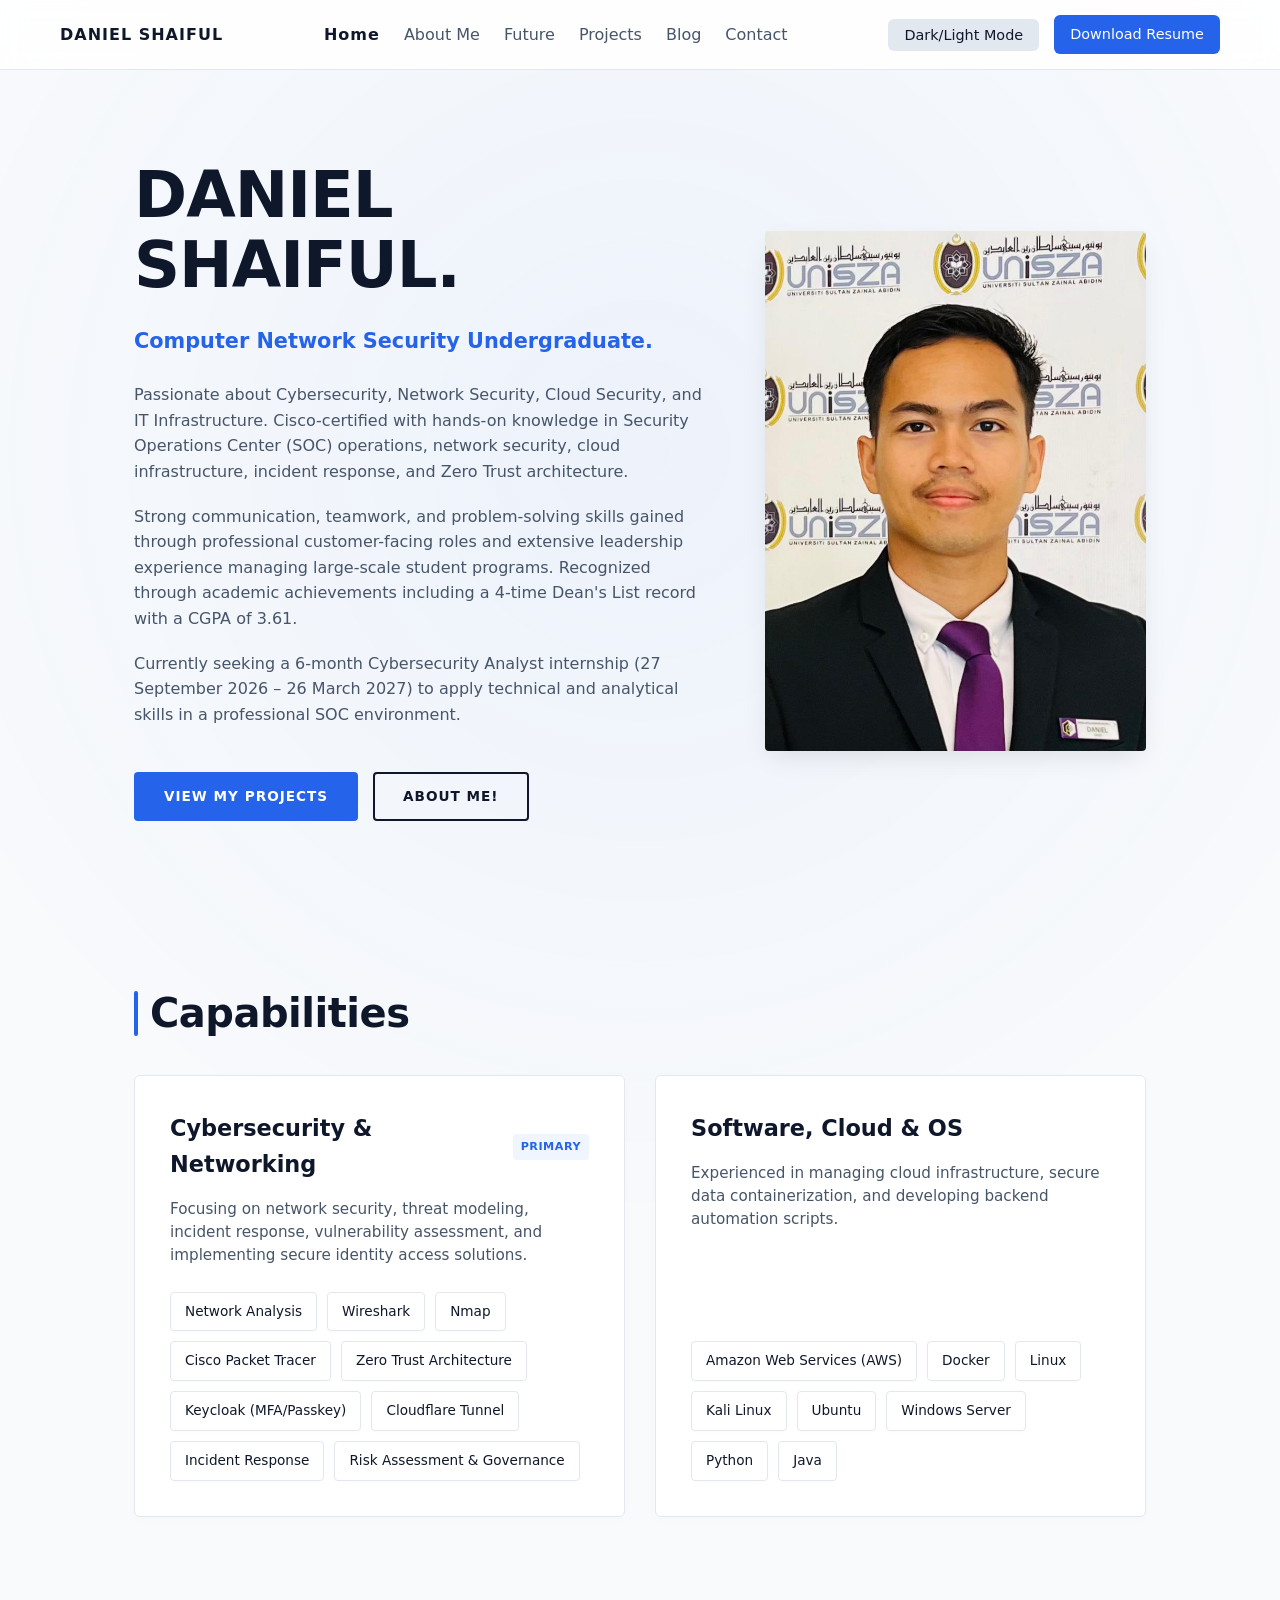
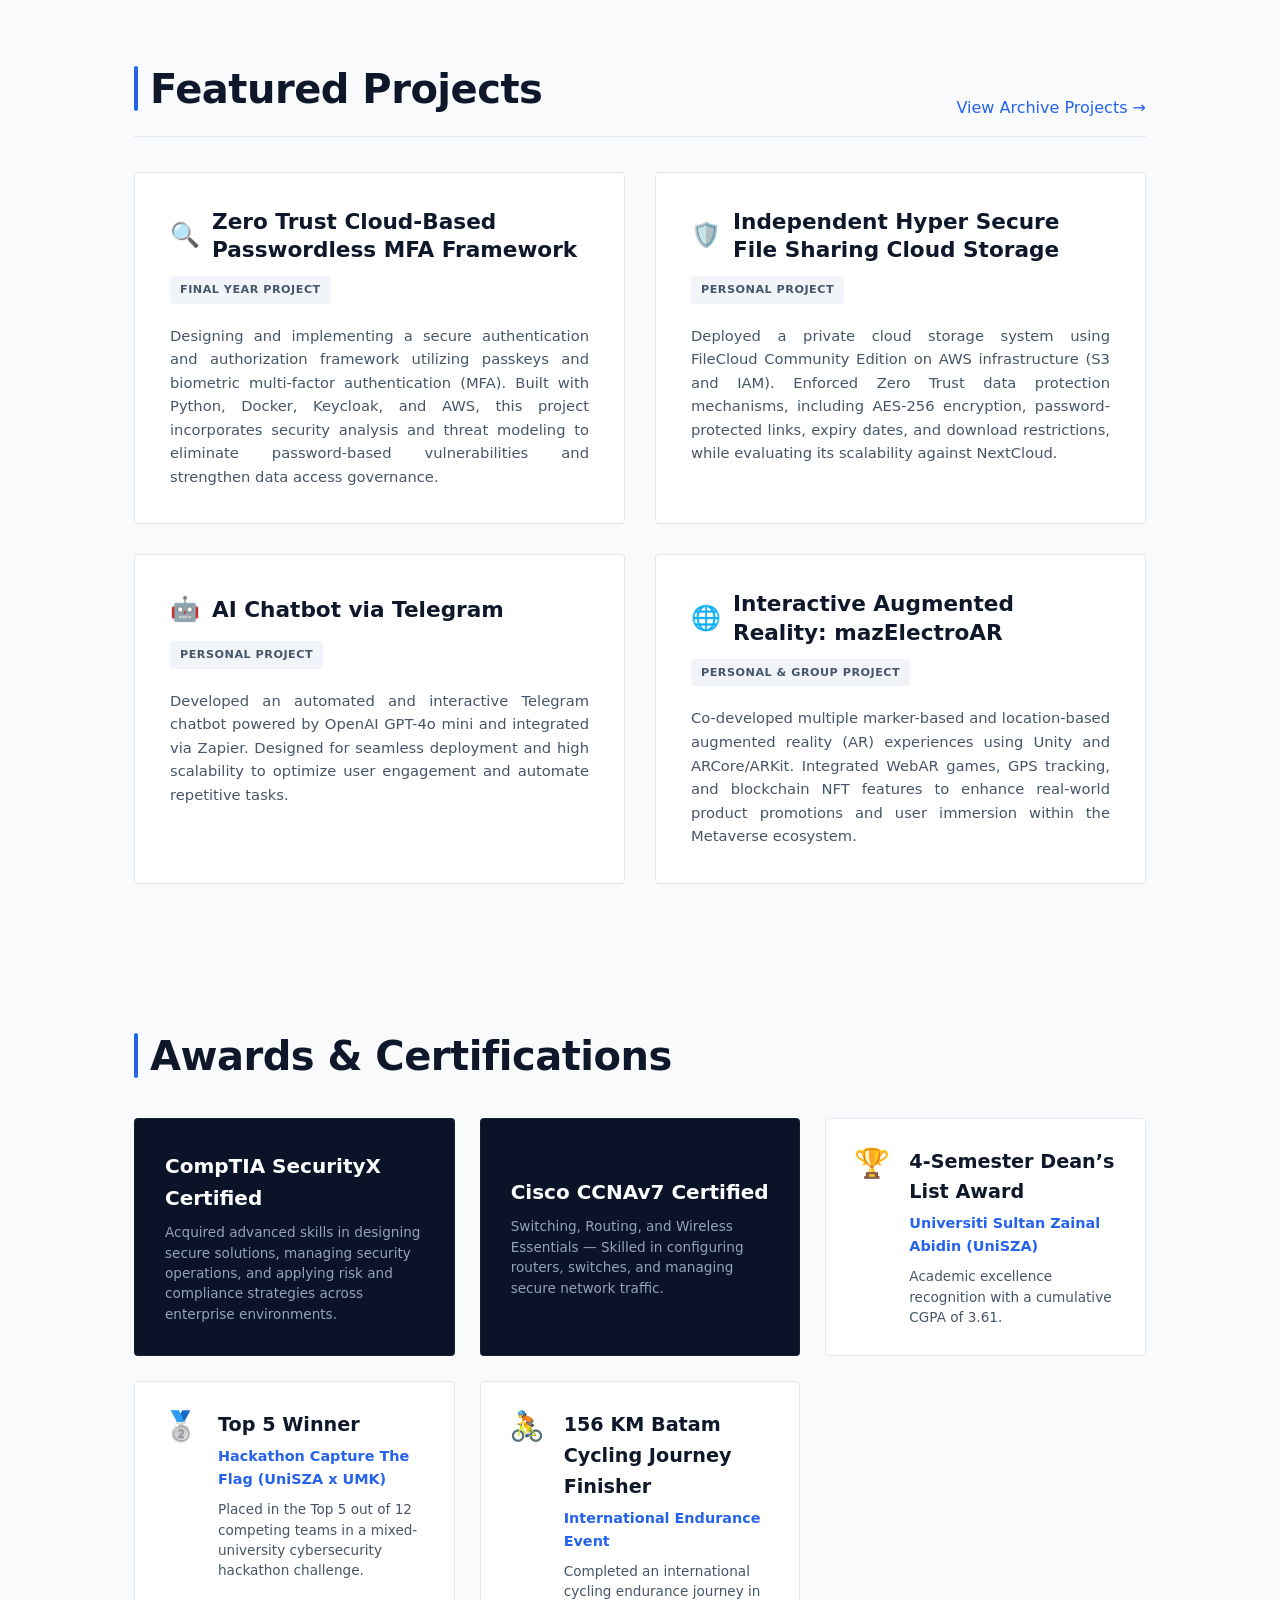
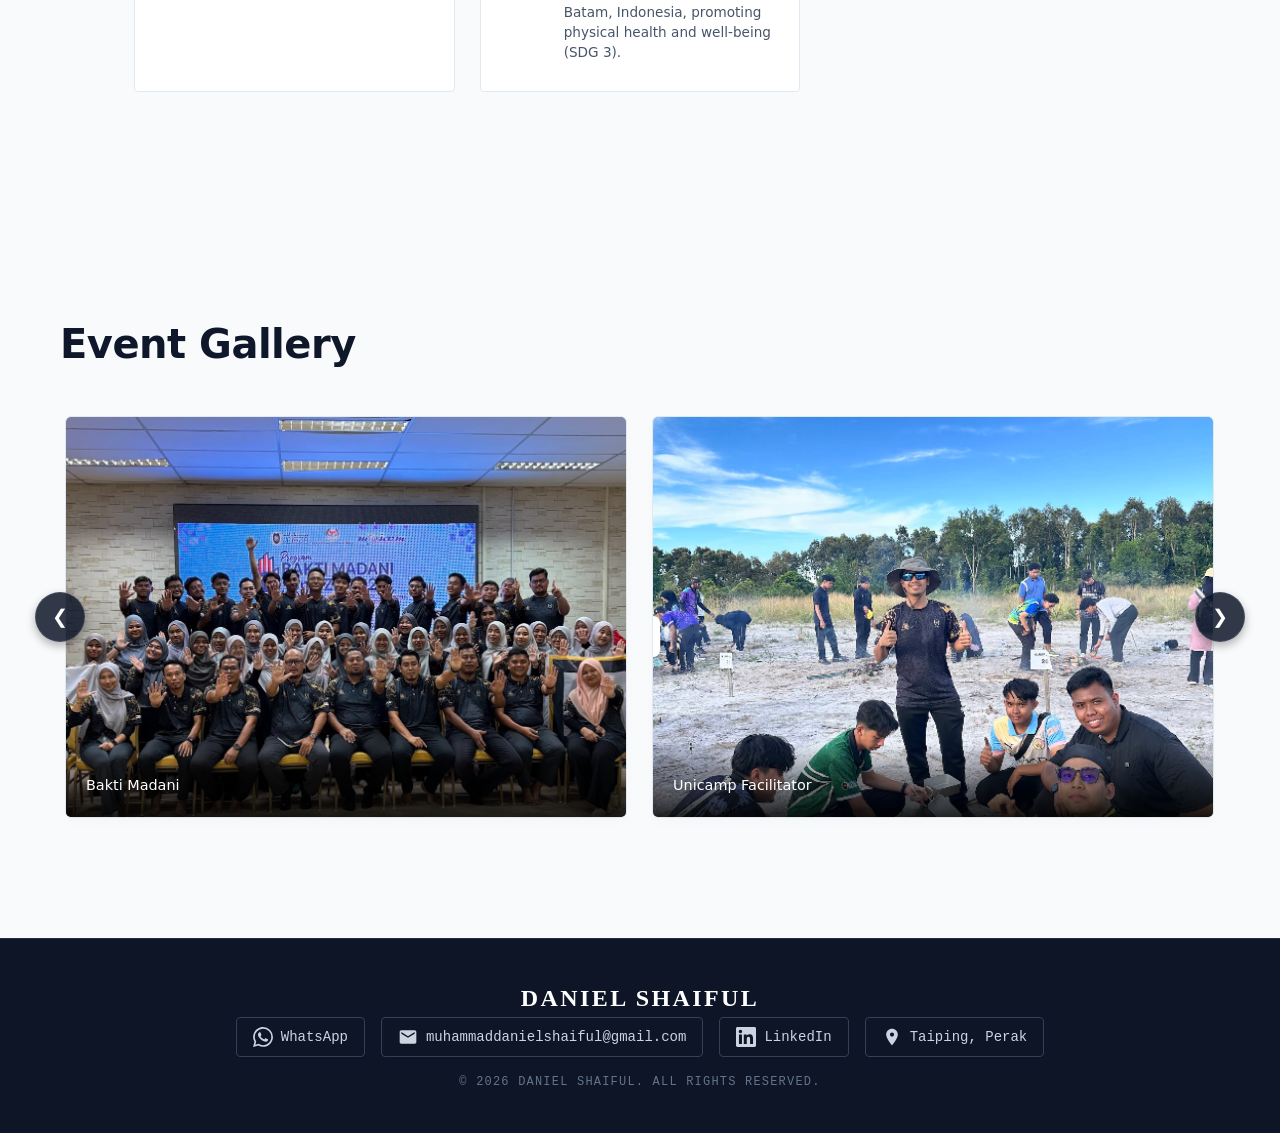
==== commit bd65062d: "Add files via upload" ====
--- a/index.html
+++ b/index.html
@@ -61,7 +61,7 @@
 
                 <div class="hero-right">
                     <div class="hero-image-wrapper">
-                        <img src="gallery/EventProfilePic.png" alt="Daniel Shaiful Presentation/Profile Image"/>
+                        <img src="EventProfilePic.png" alt="Daniel Shaiful Presentation/Profile Image"/>
                     </div>
                 </div>
 
@@ -206,43 +206,43 @@
             
             <div class="gallery-slider" id="gallerySlider">
                 <div class="gallery-item">
-                    <img src="gallery/Event1.png" alt="Project Presentation">
+                    <img src="Event1.png" alt="Project Presentation">
                     <div class="gallery-caption">Bakti Madani</div>
                 </div>
                 <div class="gallery-item">
-                    <img src="gallery/Event2.png" alt="Error 404 Team">
+                    <img src="Event2.png" alt="Error 404 Team">
                     <div class="gallery-caption">Unicamp Facilitator</div>
                 </div>
                 <div class="gallery-item">
-                    <img src="gallery/Event3.png" alt="Program Bakti Madani">
+                    <img src="Event3.png" alt="Program Bakti Madani">
                     <div class="gallery-caption">Besut Campus Lestari Festival</div>
                 </div>
                 <div class="gallery-item">
-                    <img src="gallery/Event4.png" alt="Field Activity">
+                    <img src="Event4.png" alt="Field Activity">
                     <div class="gallery-caption">Hari Anugerah Cemerlang FIK</div>
                 </div>
                 <div class="gallery-item">
-                    <img src="gallery/Event5.png" alt="Project Presentation 2">
+                    <img src="Event5.png" alt="Project Presentation 2">
                     <div class="gallery-caption">Dean's Award</div>
                 </div>
                 <div class="gallery-item">
-                    <img src="gallery/Event6.png" alt="Project Presentation 3">
+                    <img src="Event6.png" alt="Project Presentation 3">
                     <div class="gallery-caption">Kor SISPA UniSZA Kampus Besut</div>
                 </div>
                 <div class="gallery-item">
-                    <img src="gallery/Event7.png" alt="Project Presentation 4">
+                    <img src="Event7.png" alt="Project Presentation 4">
                     <div class="gallery-caption">Perwakilan Pelajar Beruniform UniSZA & Kor Beruniform UniSZA Kampus Besut</div>
                 </div>
                 <div class="gallery-item">
-                    <img src="gallery/Event8.png" alt="Project Presentation 5">
+                    <img src="Event8.png" alt="Project Presentation 5">
                     <div class="gallery-caption">Brutal Virus Project Assignment</div>
                 </div>
                 <div class="gallery-item">
-                    <img src="gallery/Event9.png" alt="Project Presentation 6">
+                    <img src="Event9.png" alt="Project Presentation 6">
                     <div class="gallery-caption">Batam Cycling Journey</div>
                 </div>
                 <div class="gallery-item">
-                    <img src="gallery/Event10.png" alt="Project Presentation 7">
+                    <img src="Event10.png" alt="Project Presentation 7">
                     <div class="gallery-caption">Student Leadership Development Program</div>
                 </div>
             </div>
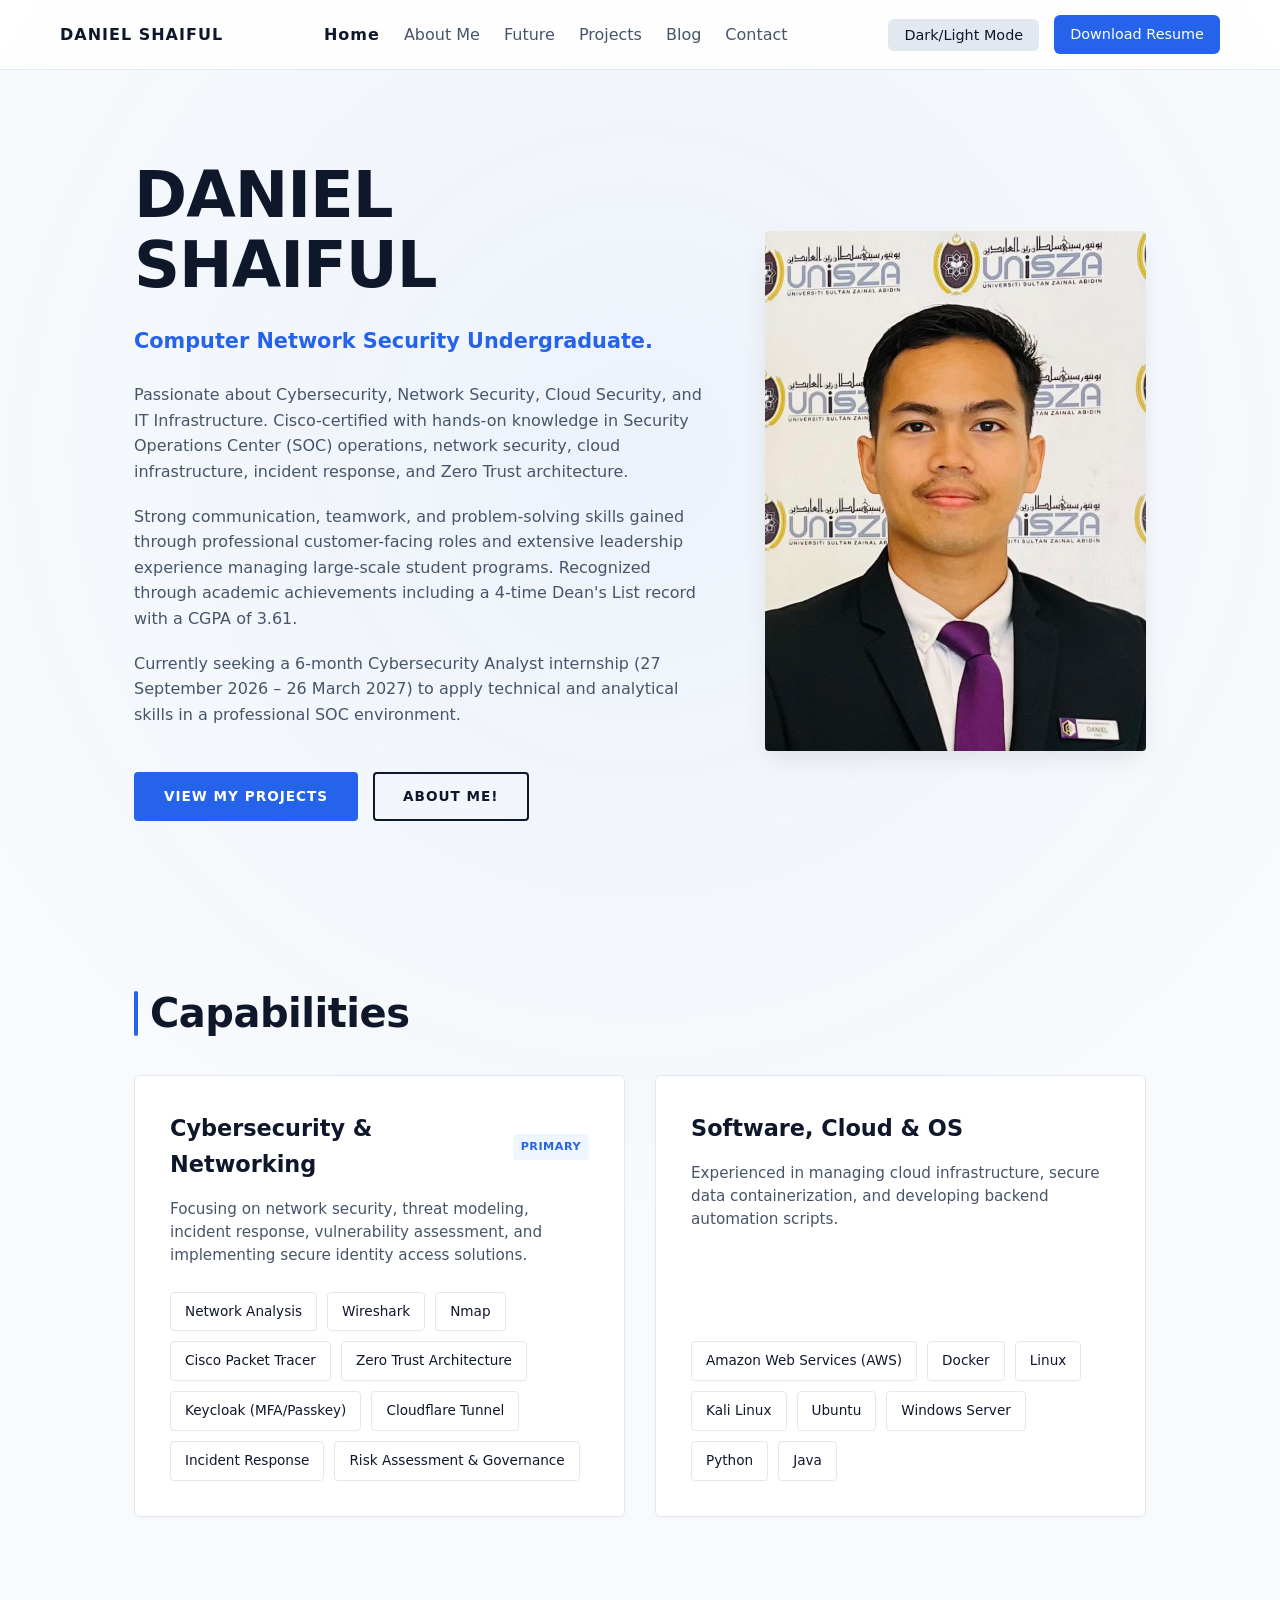
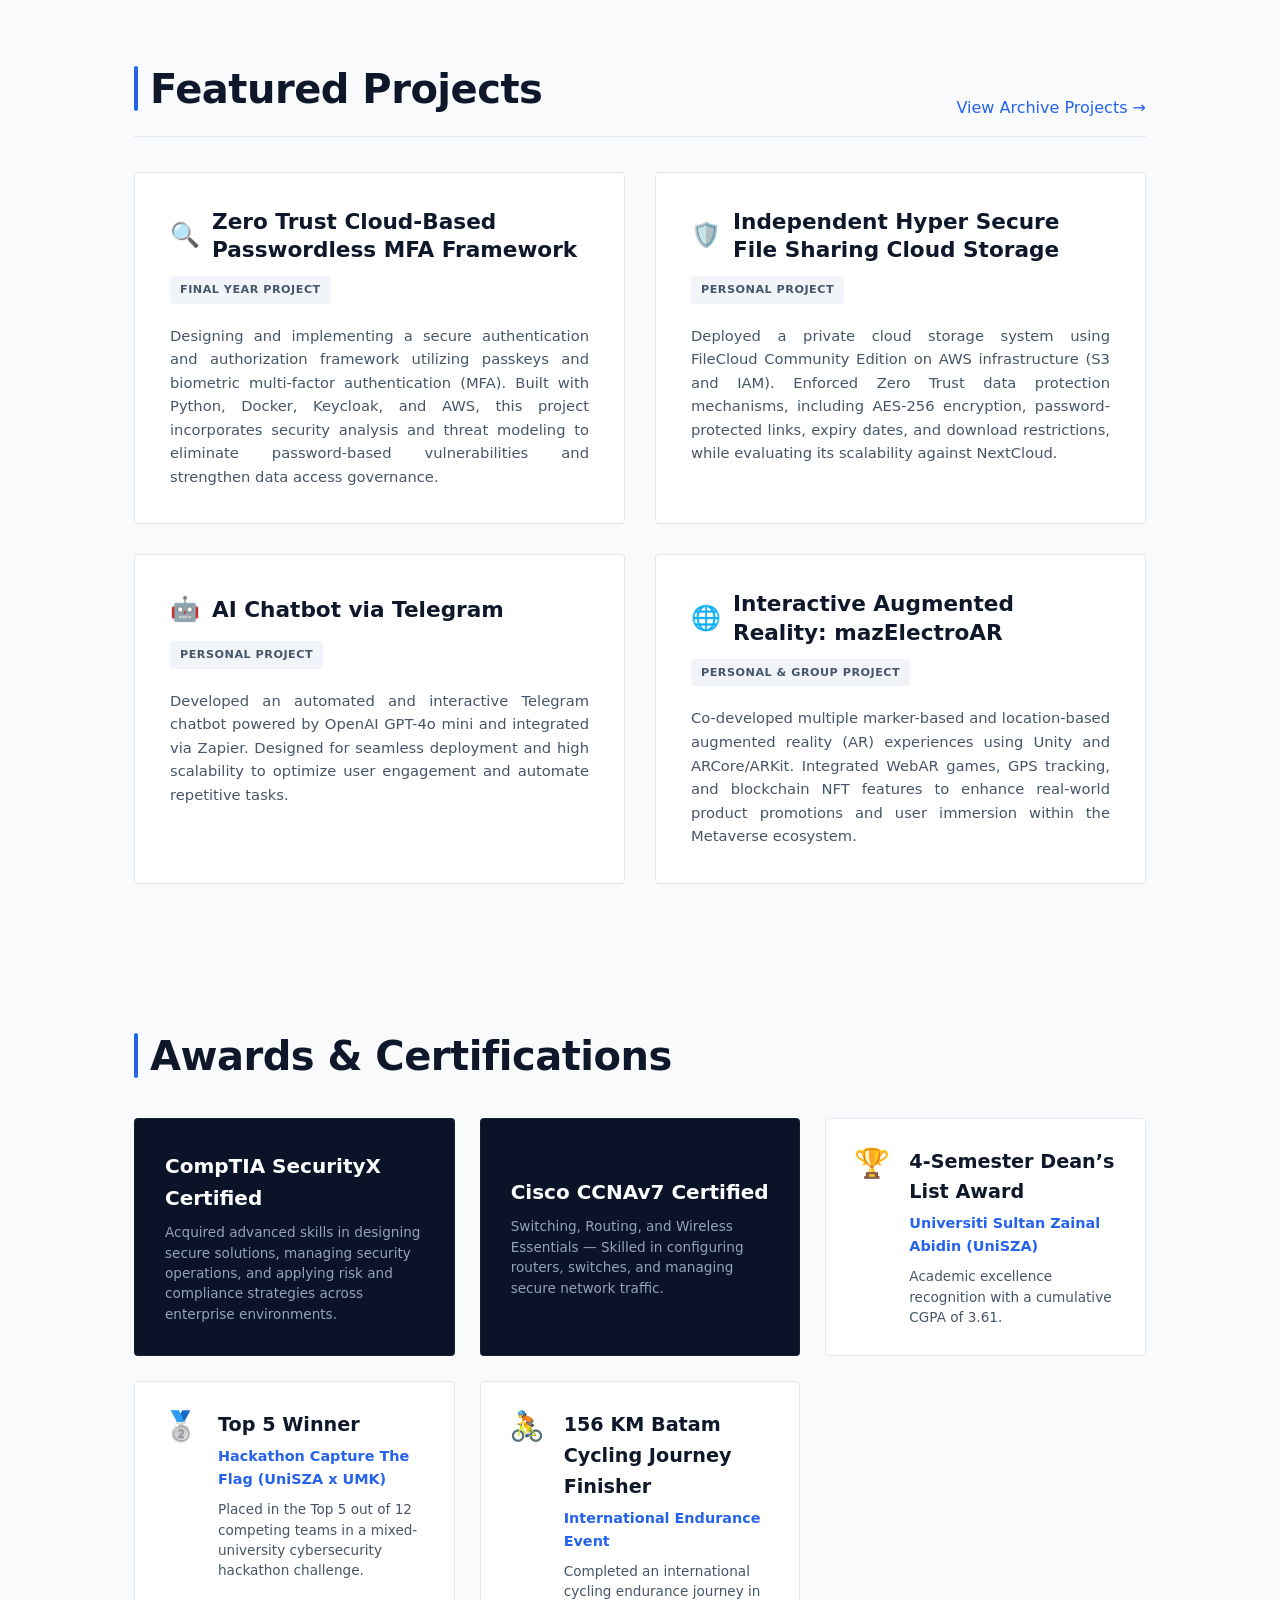
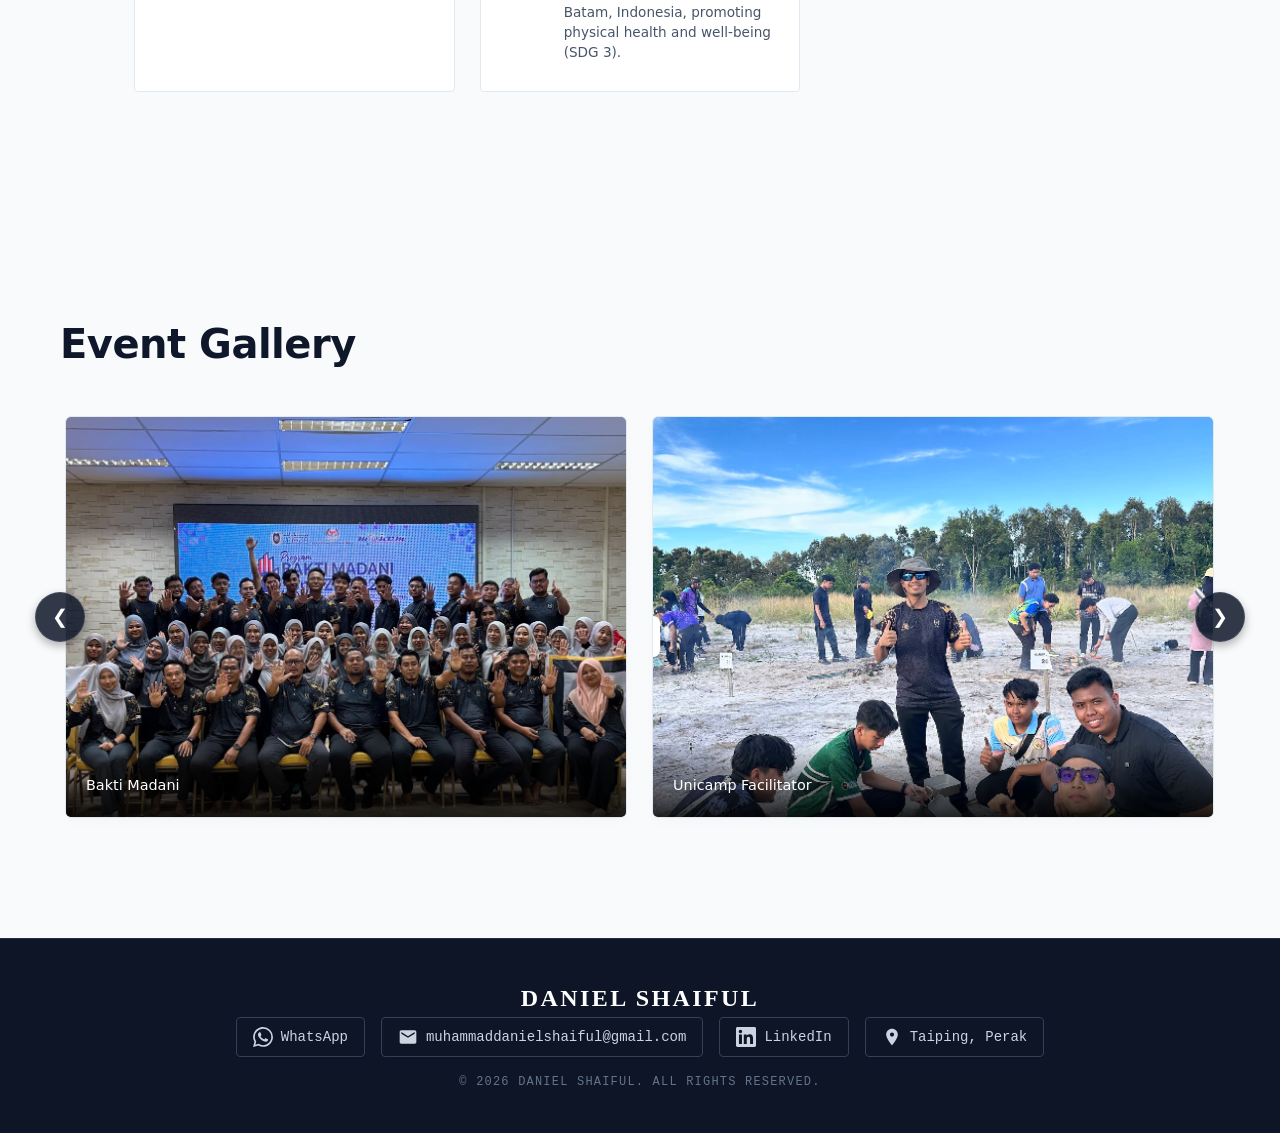
==== commit 1c2c677c: "Add files via upload" ====
--- a/index.html
+++ b/index.html
@@ -11,8 +11,11 @@
     <body>
 
         <nav>
-            <div>
-                <a href="index.html">DANIEL SHAIFUL</a>
+            <div class="nav-container">
+                <a href="index.html" class="logo">DANIEL SHAIFUL</a>
+                <button class="menu-toggle" id="menuToggleBtn">☰</button>
+
+                <!-- Desktop Navigation Menu-->
                 <ul>
                     <li><a href="index.html">Home</a></li>
                     <li><a href="about.html">About Me</a></li>
@@ -21,11 +24,15 @@
                     <li><a href="blog.html">Blog</a></li>
                     <li><a href="contact.html">Contact</a></li>
                 </ul>
-                <div>
+
+                <!-- Right Side: Dark/Light Mode Toggle and Resume Download -->
+                <div class="nav-actions">
                     <button id="themeToggleBtn">Dark/Light Mode</button>
                     <a href="RESUME_MUHAMMAD_DANIEL_BIN_MOHD_SHAIFUL_AZHARI_UNISZA_.pdf" download>Download Resume</a>
                 </div>
             </div>
+            
+            <!-- Mobile Navigation Menu -->
             <div id="mobileMenu" style="display: none;">
                 <a href="index.html">Home</a>
                 <a href="about.html">About Me</a>
@@ -41,7 +48,7 @@
             <section id="home" class="hero-split">
                 
                 <div class="hero-left">
-                    <h1 class="hero-title">DANIEL<br>SHAIFUL.</h1>
+                    <h1 class="hero-title">DANIEL<br>SHAIFUL</h1>
                     
                     <p class="hero-subtitle">Computer Network Security Undergraduate.</p>
                     
--- a/style.css
+++ b/style.css
@@ -1846,4 +1846,38 @@
     }
 
     #hero h1 { font-size: 2.2rem; }
+}
+
+/* Sembunyikan butang toggle pada desktop */
+.menu-toggle {
+    display: none;
+    background: none;
+    border: none;
+    font-size: 24px;
+    cursor: pointer;
+}
+
+/* Paparkan butang dan ubah suai menu untuk mobile */
+@media (max-width: 768px) {
+    .menu-toggle {
+        display: block; /* Tunjukkan butang */
+    }
+    
+    /* Sembunyikan menu desktop asal di telefon */
+    .nav-container ul {
+        display: none;
+    }
+
+    #mobileMenu {
+        flex-direction: column;
+        background-color: #f4f4f4;
+        padding: 10px;
+        text-align: center;
+    }
+    
+    #mobileMenu a {
+        display: block;
+        padding: 10px;
+        text-decoration: none;
+    }
 }
